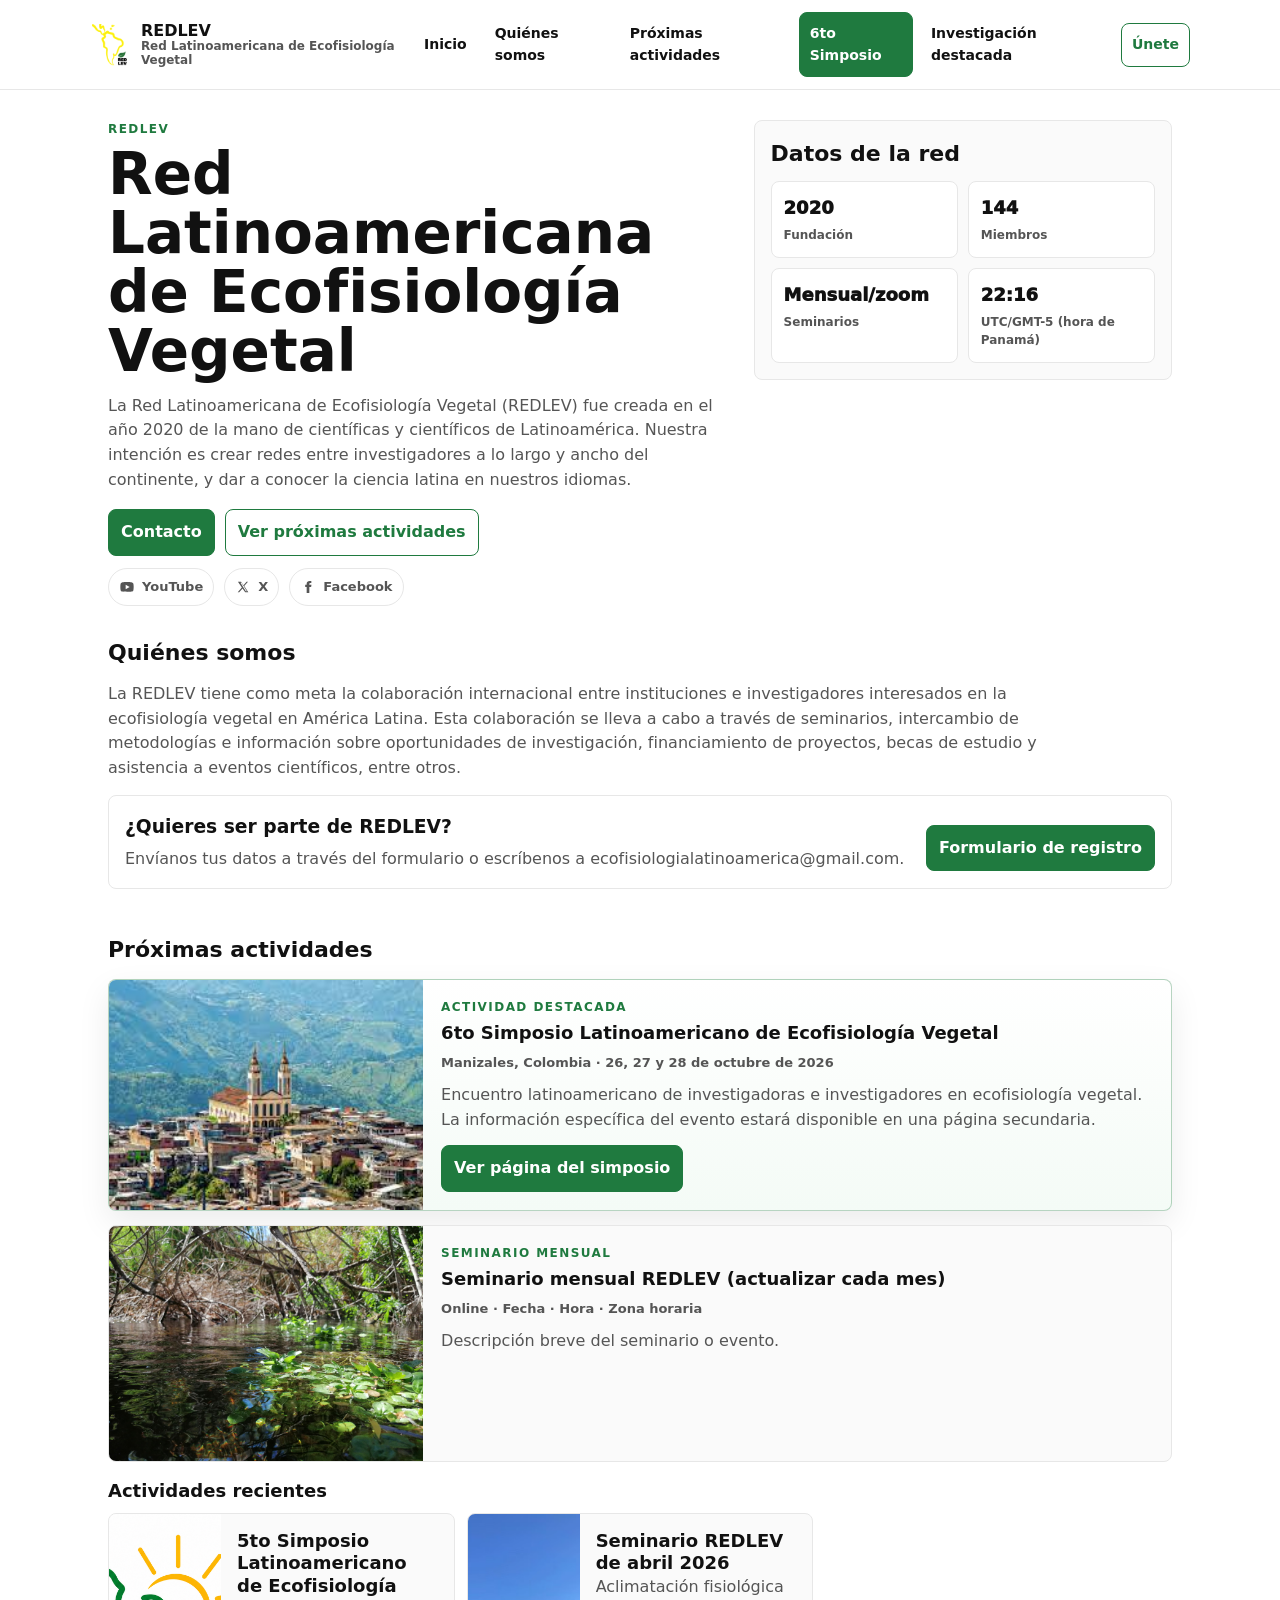
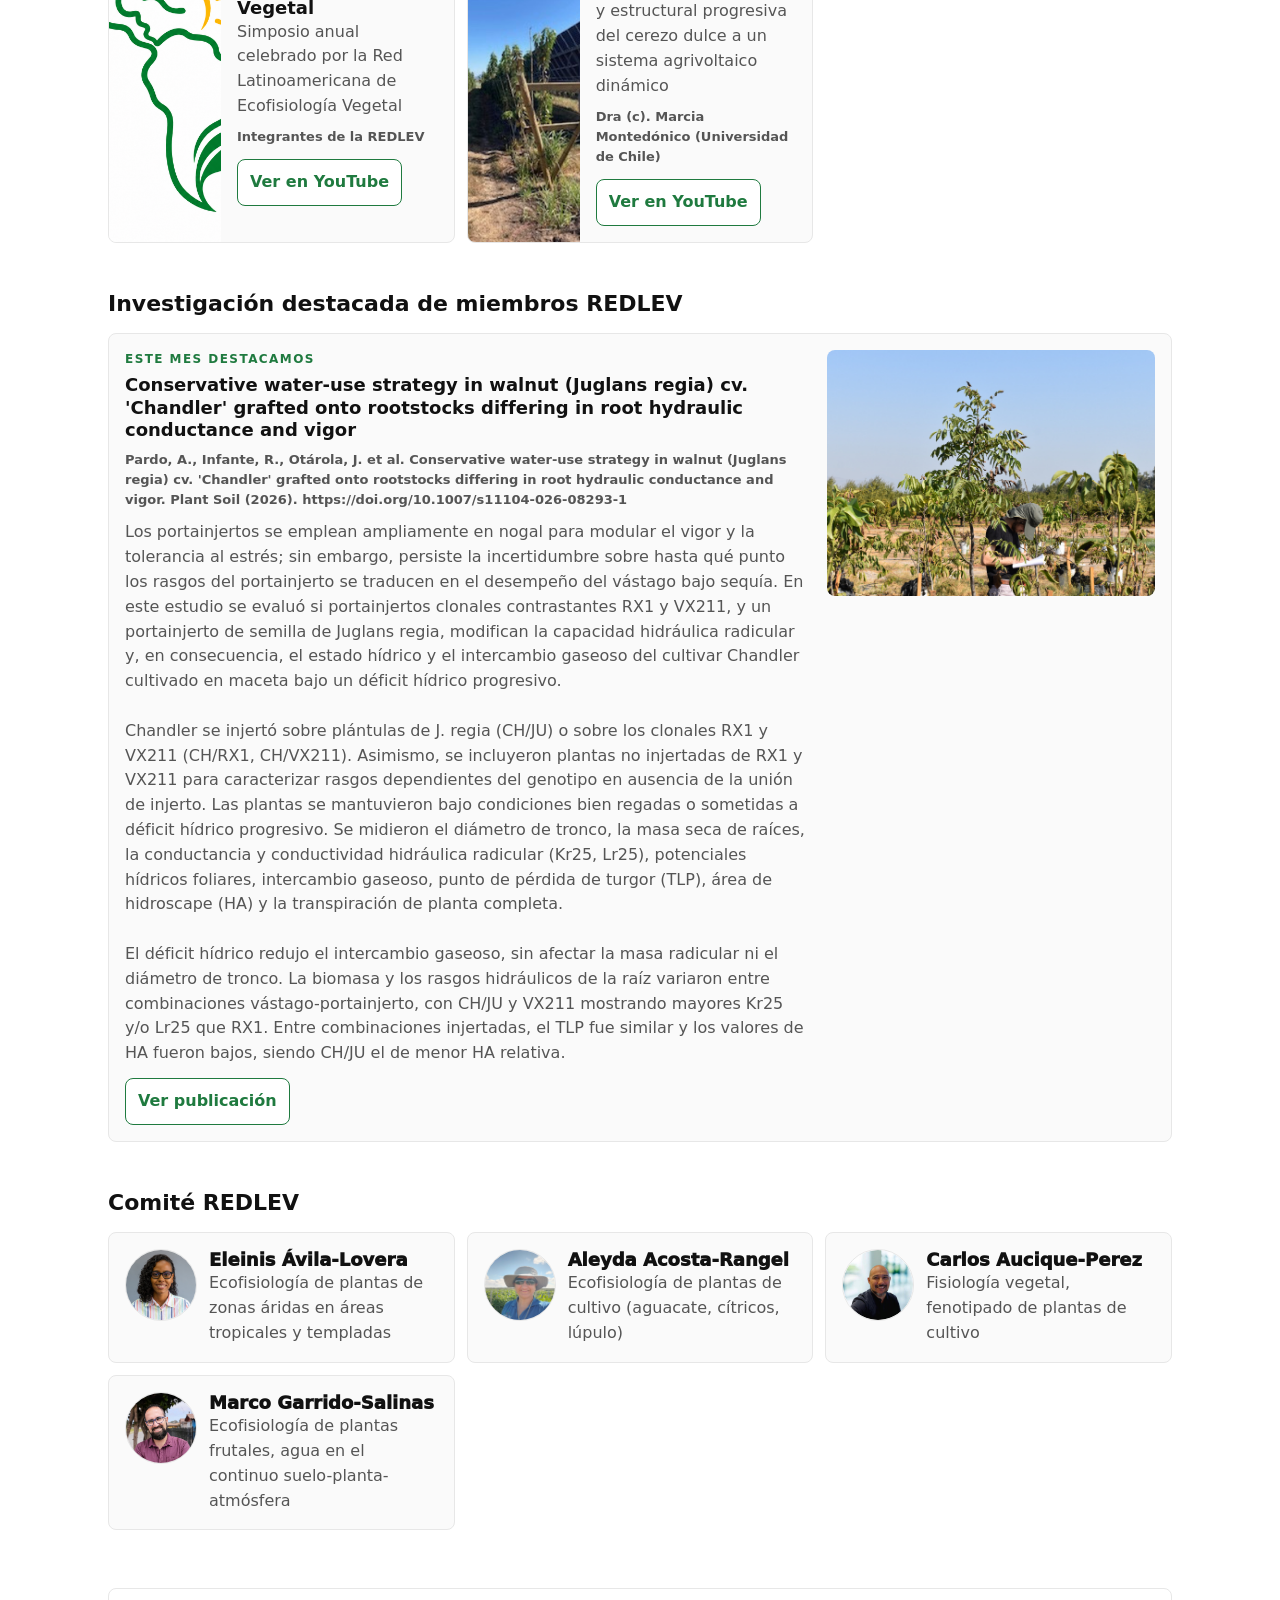
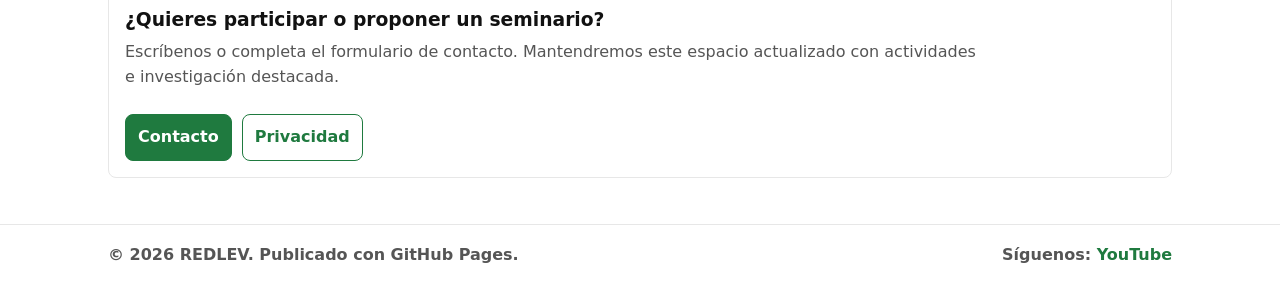
==== index.html @ 1aa80b59 "Update index.html" ====
<!doctype html>
<html lang="es">
<head>
  <meta charset="utf-8" />
  <meta name="viewport" content="width=device-width, initial-scale=1" />
  <meta name="description" content="Red Latinoamericana de Ecofisiología Vegetal (REDLEV)." />
  <title>REDLEV | Red Latinoamericana de Ecofisiología Vegetal</title>
  <link rel="stylesheet" href="assets/css/styles.css?v=20260515-7" />
  <link rel="icon" href="assets/img/site/logo-isotipo-solo.png" />
</head>

<body>
  <a class="skip-link" href="#inicio">Saltar al contenido</a>

  <header class="header" role="banner">
    <div class="container header-row">
      <a class="brand" href="#inicio" aria-label="Ir al inicio">
        <img class="brand-logo" src="assets/img/site/logo.png" alt="Logo REDLEV" />
        <span class="brand-text">
          <span class="brand-name" id="siteName">REDLEV</span>
          <span class="brand-tagline" id="siteTagline">Red Latinoamericana de Ecofisiología Vegetal</span>
        </span>
      </a>

      <button class="nav-toggle" type="button" aria-label="Abrir menú" aria-expanded="false" aria-controls="nav">
        <span class="nav-toggle-bar"></span>
        <span class="nav-toggle-bar"></span>
        <span class="nav-toggle-bar"></span>
      </button>

      <nav id="nav" class="nav" aria-label="Navegación principal">
        <a class="nav-link" href="#inicio">Inicio</a>
        <a class="nav-link" href="#quienes">Quiénes somos</a>
        <a class="nav-link" href="#actividades">Próximas actividades</a>
        <a class="nav-link nav-event" href="simposio-2026.html">6to Simposio</a>
        <a class="nav-link" href="#investigacion">Investigación destacada</a>
        <a class="nav-link nav-cta" id="joinLink" href="#" target="_blank" rel="noreferrer">Únete</a>
      </nav>
    </div>
  </header>

  <main class="container" role="main">
    <section id="inicio" class="hero" aria-label="Presentación">
      <div class="hero-copy">
        <p class="eyebrow">REDLEV</p>
        <h1 id="heroTitle">Red Latinoamericana de Ecofisiología Vegetal</h1>
        <p class="lead" id="heroObjective"></p>

        <div class="actions">
          <a class="button" id="contactLink" href="#" target="_blank" rel="noreferrer">Contacto</a>
          <a class="button button-secondary" href="#actividades">Ver próximas actividades</a>
        </div>

        <div class="social" aria-label="Redes sociales">
          <a class="social-link" id="youtubeLink" href="#" target="_blank" rel="noreferrer">YouTube</a>
          <a class="social-link" id="xLink" href="#" target="_blank" rel="noreferrer">X</a>
          <a class="social-link" id="facebookLink" href="#" target="_blank" rel="noreferrer">Facebook</a>
          <a class="social-link" id="instagramLink" href="#" target="_blank" rel="noreferrer">Instagram</a>
          <a class="social-link" id="linkedinLink" href="#" target="_blank" rel="noreferrer">LinkedIn</a>
        </div>
      </div>

      <aside class="card hero-card" aria-label="Estado de la red">
        <h2 class="h2">Datos de la red</h2>
        <div class="metrics">
          <div class="metric">
            <div class="metric-value" id="foundedYear">2020</div>
            <div class="metric-label">Fundación</div>
          </div>
          <div class="metric">
            <div class="metric-value" id="membersCount">--</div>
            <div class="metric-label">Miembros</div>
          </div>
          <div class="metric">
            <div class="metric-value" id="seminarsFrequency">Mensual</div>
            <div class="metric-label">Seminarios</div>
          </div>
          <div class="metric">
            <div class="metric-value" id="panamaClock">--:--</div>
            <div class="metric-label" id="timezoneMetricLabel">Hora Panamá (UTC-5)</div>
          </div>
        </div>
      </aside>
    </section>

    <section id="quienes" class="section" aria-label="Quiénes somos">
      <div class="section-head">
        <h2 class="h2">Quiénes somos</h2>
      </div>
      <p class="text" id="aboutText"></p>

      <div class="callout">
        <div>
          <h3 class="callout-title" id="joinCalloutTitle">¿Quieres ser parte de REDLEV?</h3>
          <p class="callout-text" id="joinCalloutText">Envíanos tus datos.</p>
        </div>
        <div class="actions">
          <a class="button" id="joinLink2" href="#" target="_blank" rel="noreferrer">Formulario de registro</a>
        </div>
      </div>
    </section>

    <section id="actividades" class="section" aria-label="Próximas actividades">
      <div class="section-head">
        <h2 class="h2">Próximas actividades</h2>
      </div>

      <div id="upcomingActivities" class="activities-list"></div>

      <div class="section-subhead">
        <h3 class="h3">Actividades recientes</h3>
      </div>
      <div id="recentActivities" class="grid"></div>
    </section>

    <section id="investigacion" class="section" aria-label="Investigación destacada">
      <div class="section-head">
        <h2 class="h2">Investigación destacada de miembros REDLEV</h2>
      </div>

      <article class="card research-card" aria-label="Investigación destacada">
        <div class="research-copy">
          <p class="eyebrow" id="researchEyebrow">Este mes destacamos</p>
          <h3 class="h3" id="researchTitle">--</h3>
          <p class="meta" id="researchCitation">--</p>
          <p class="text" id="researchAbstract">--</p>
          <div class="actions">
            <a class="button button-secondary" id="researchLink" href="#" target="_blank" rel="noreferrer">Ver publicación</a>
          </div>
        </div>
        <figure class="research-media">
          <img id="researchImage" src="assets/img/research/articulo-destacado-nogales.jpg" alt="Imagen de investigación destacada" />
        </figure>
      </article>
    </section>

    <section id="comite" class="section" aria-label="Comité">
      <div class="section-head">
        <h2 class="h2">Comité REDLEV</h2>
      </div>
      <div id="committeeGrid" class="grid"></div>
    </section>

    <section class="section" aria-label="Contacto">
      <div class="callout">
        <div>
          <h3 class="callout-title">¿Quieres participar o proponer un seminario?</h3>
          <p class="callout-text">Escríbenos o completa el formulario de contacto. Mantendremos este espacio actualizado con actividades e investigación destacada.</p>
        </div>
        <div class="actions">
          <a class="button" id="contactLink2" href="#" target="_blank" rel="noreferrer">Contacto</a>
          <a class="button button-secondary" id="privacyLink" href="#" target="_blank" rel="noreferrer">Privacidad</a>
        </div>
      </div>
    </section>
  </main>

  <footer class="footer" role="contentinfo">
    <div class="container footer-row">
      <p class="footer-text">© <span id="year"></span> <span id="footerName">REDLEV</span>. Publicado con GitHub Pages.</p>
      <p class="footer-text">Síguenos: <a class="link" id="youtubeLink2" href="#" target="_blank" rel="noreferrer">YouTube</a></p>
    </div>
  </footer>

  <noscript>
    <div class="noscript">
      Esta web carga su contenido desde <strong>data/content.json</strong>. Activa JavaScript o edita el HTML directamente.
    </div>
  </noscript>

  <script src="assets/js/main.js?v=20260515-5" defer></script>
</body>
</html>
---- assets/css/styles.css ----
:root {
  --bg: #ffffff;
  --text: #111111;
  --muted: #555555;
  --border: #e7e7e7;
  --card: #fafafa;
  --accent: #1f7a3f;
  --accent-soft: rgba(31, 122, 63, 0.10);
  --max: 1100px;
  --radius: 8px;
  --shadow: 0 12px 32px rgba(0, 0, 0, 0.08);
}

* {
  box-sizing: border-box;
}

html {
  scroll-behavior: smooth;
}

body {
  margin: 0;
  background: var(--bg);
  color: var(--text);
  font-family: ui-sans-serif, system-ui, -apple-system, Segoe UI, Roboto, Helvetica, Arial, sans-serif;
  line-height: 1.55;
}

img {
  max-width: 100%;
}

.container {
  max-width: var(--max);
  margin: 0 auto;
  padding: 0 18px;
}

.skip-link {
  position: absolute;
  left: -999px;
  top: 10px;
  z-index: 1000;
  background: var(--text);
  color: var(--bg);
  padding: 10px 12px;
  border-radius: var(--radius);
}

.skip-link:focus {
  left: 12px;
}

.header {
  position: sticky;
  top: 0;
  z-index: 50;
  background: rgba(255, 255, 255, 0.94);
  border-bottom: 1px solid var(--border);
  backdrop-filter: blur(8px);
}

.header-row {
  display: flex;
  align-items: center;
  justify-content: space-between;
  gap: 14px;
  padding: 12px 0;
}

.brand {
  display: flex;
  align-items: center;
  gap: 12px;
  color: inherit;
  text-decoration: none;
}

.brand-logo {
  width: 42px;
  height: 42px;
  object-fit: contain;
}

.brand-text {
  display: grid;
  line-height: 1.12;
}

.brand-name {
  font-weight: 900;
}

.brand-tagline {
  max-width: 280px;
  color: var(--muted);
  font-size: 12px;
  font-weight: 650;
}

.nav {
  display: flex;
  align-items: center;
  gap: 8px;
}

.nav-link {
  border-radius: var(--radius);
  color: var(--text);
  font-size: 14px;
  font-weight: 800;
  padding: 10px;
  text-decoration: none;
}

.nav-link:hover {
  background: #f3f3f3;
}

.nav-event {
  border: 1px solid var(--accent);
  background: var(--accent);
  color: #fff;
}

.nav-event:hover {
  background: var(--accent);
  color: #fff;
  filter: brightness(0.96);
}

.nav-cta {
  border: 1px solid var(--accent);
  color: var(--accent);
}

.nav-toggle {
  display: none;
  border: 1px solid var(--border);
  border-radius: var(--radius);
  background: #fff;
  padding: 10px;
}

.nav-toggle-bar {
  display: block;
  width: 18px;
  height: 2px;
  margin: 4px 0;
  background: var(--text);
}

.hero {
  display: grid;
  grid-template-columns: minmax(0, 1.2fr) minmax(280px, 0.8fr);
  gap: 18px;
  padding: 30px 0 8px;
}

.hero h1,
.event-hero h1 {
  margin: 0 0 12px;
  font-size: clamp(34px, 7vw, 58px);
  line-height: 1.02;
}

.section {
  padding: 22px 0;
}

.section-head {
  display: flex;
  align-items: baseline;
  justify-content: space-between;
  gap: 12px;
  margin-bottom: 12px;
}

.section-subhead {
  margin: 18px 0 10px;
}

.h2 {
  margin: 0;
  font-size: 22px;
}

.h3 {
  margin: 0;
  font-size: 18px;
  line-height: 1.25;
}

.lead {
  max-width: 82ch;
  margin: 0 0 16px;
  color: var(--muted);
}

.text {
  max-width: 95ch;
  margin: 0;
  color: var(--muted);
}

.meta {
  margin: 8px 0 10px;
  color: var(--muted);
  font-size: 13px;
  font-weight: 750;
}

.eyebrow {
  margin: 0 0 6px;
  color: var(--accent);
  font-size: 12px;
  font-weight: 900;
  letter-spacing: 0.12em;
  text-transform: uppercase;
}

.hint {
  display: none;
}

code {
  border-radius: 6px;
  background: #f1f1f1;
  padding: 2px 6px;
}

.card {
  border: 1px solid var(--border);
  border-radius: var(--radius);
  background: var(--card);
  padding: 16px;
}

.actions {
  display: flex;
  flex-wrap: wrap;
  gap: 10px;
  margin-top: 12px;
}

.button {
  display: inline-flex;
  align-items: center;
  justify-content: center;
  min-height: 42px;
  border: 1px solid var(--accent);
  border-radius: var(--radius);
  background: var(--accent);
  color: #fff;
  font-weight: 900;
  padding: 10px 12px;
  text-decoration: none;
}

.button:hover {
  filter: brightness(0.96);
}

.button-secondary {
  background: #fff;
  color: var(--accent);
}

[hidden] {
  display: none !important;
}

.social {
  display: flex;
  flex-wrap: wrap;
  gap: 10px;
  margin-top: 12px;
}

.social-link {
  display: inline-flex;
  align-items: center;
  gap: 7px;
  border: 1px solid var(--border);
  border-radius: 999px;
  color: var(--muted);
  font-size: 13px;
  font-weight: 800;
  padding: 8px 10px;
  text-decoration: none;
}

.social-link:hover {
  background: #f3f3f3;
  color: var(--text);
}

.social-icon {
  display: inline-flex;
  width: 16px;
  height: 16px;
  color: currentColor;
}

.social-icon svg {
  display: block;
  width: 100%;
  height: 100%;
  fill: currentColor;
}

.hero-card {
  align-self: start;
}

.metrics {
  display: grid;
  grid-template-columns: 1fr 1fr;
  gap: 10px;
  margin-top: 10px;
}

.metric {
  border: 1px solid var(--border);
  border-radius: var(--radius);
  background: #fff;
  padding: 12px;
}

.metric-value {
  font-size: 18px;
  font-weight: 950;
}

.metric-label {
  margin-top: 4px;
  color: var(--muted);
  font-size: 12px;
  font-weight: 750;
}

.callout {
  display: flex;
  align-items: center;
  justify-content: space-between;
  flex-wrap: wrap;
  gap: 12px;
  margin-top: 14px;
  border: 1px solid var(--border);
  border-radius: var(--radius);
  background: #fff;
  padding: 16px;
}

.callout-title {
  margin: 0 0 6px;
}

.callout-text {
  max-width: 85ch;
  margin: 0;
  color: var(--muted);
}

.activities-list {
  display: grid;
  gap: 14px;
}

.activity-card-with-media {
  display: grid;
  grid-template-columns: minmax(220px, 0.42fr) minmax(0, 1fr);
  gap: 0;
  overflow: hidden;
  padding: 0;
}

.activity-card-text {
  padding: 0;
}

.activity-card-featured {
  border-color: rgba(31, 122, 63, 0.32);
  background: linear-gradient(180deg, #ffffff 0%, #f4fbf6 100%);
  box-shadow: var(--shadow);
}

.activity-media {
  min-height: 170px;
  max-height: 260px;
  margin: 0;
  background: #fff;
  overflow: hidden;
}

.activity-media img {
  display: block;
  width: 100%;
  height: 100%;
  object-fit: cover;
}

.activity-body {
  padding: 18px;
}

.grid {
  display: grid;
  grid-template-columns: repeat(3, 1fr);
  gap: 12px;
}

.recent-card {
  display: grid;
  gap: 0;
  overflow: hidden;
  padding: 0;
}

.recent-card-with-media {
  grid-template-columns: 112px minmax(0, 1fr);
}

.recent-media {
  min-height: 100%;
  margin: 0;
  background: #fff;
  overflow: hidden;
}

.recent-media img {
  display: block;
  width: 100%;
  height: 100%;
  object-fit: cover;
}

.recent-card-body {
  min-width: 0;
  padding: 16px;
}

.research-card {
  display: grid;
  grid-template-columns: minmax(0, 1fr) minmax(280px, 0.48fr);
  gap: 18px;
}

.research-copy {
  min-width: 0;
}

#researchAbstract {
  white-space: pre-line;
}

.research-media {
  align-self: start;
  justify-self: end;
  margin: 0;
  width: 100%;
  max-width: 360px;
  overflow: hidden;
}

.research-media img {
  display: block;
  width: 100%;
  aspect-ratio: 4 / 3;
  border-radius: var(--radius);
  object-fit: cover;
}

.committee-name {
  color: var(--text);
  font-weight: 950;
  text-decoration: none;
}

.committee-name:hover {
  color: var(--accent);
  text-decoration: underline;
}

.committee-card {
  display: grid;
  grid-template-columns: 1fr;
  gap: 12px;
}

.committee-card-with-photo {
  grid-template-columns: 72px minmax(0, 1fr);
}

.committee-photo {
  width: 72px;
  aspect-ratio: 1;
  border: 1px solid var(--border);
  border-radius: 50%;
  background: #fff;
  object-fit: cover;
}

.committee-body {
  min-width: 0;
}

.footer {
  margin-top: 24px;
  border-top: 1px solid var(--border);
  padding: 18px 0 26px;
}

.footer-row {
  display: flex;
  justify-content: space-between;
  flex-wrap: wrap;
  gap: 12px;
}

.footer-text {
  margin: 0;
  color: var(--muted);
  font-weight: 650;
}

.link {
  color: var(--accent);
  font-weight: 900;
  text-decoration: none;
}

.link:hover {
  text-decoration: underline;
}

.noscript {
  border-top: 1px solid var(--border);
  padding: 12px 18px;
  color: var(--muted);
  font-weight: 700;
}

.event-hero {
  display: grid;
  grid-template-columns: minmax(0, 0.9fr) minmax(280px, 1.1fr);
  gap: 18px;
  align-items: center;
  padding: 30px 0 8px;
}

.event-hero img {
  width: 100%;
  aspect-ratio: 16 / 10;
  border-radius: var(--radius);
  object-fit: cover;
}

.event-placeholder {
  display: grid;
  gap: 10px;
}

@media (max-width: 980px) {
  .hero,
  .event-hero,
  .research-card,
  .activity-card-with-media {
    grid-template-columns: 1fr;
  }

  .research-media {
    justify-self: stretch;
    max-width: 100%;
  }

  .grid {
    grid-template-columns: 1fr;
  }
}

@media (max-width: 780px) {
  .brand-tagline {
    max-width: 190px;
  }

  .nav-toggle {
    display: inline-flex;
  }

  .nav {
    position: absolute;
    right: 18px;
    top: 66px;
    display: none;
    min-width: 250px;
    align-items: stretch;
    flex-direction: column;
    border: 1px solid var(--border);
    border-radius: var(--radius);
    background: #fff;
    padding: 10px;
  }

  .nav-static {
    position: static;
    display: flex;
    min-width: auto;
    border: 0;
    padding: 0;
  }

  body.nav-open .nav {
    display: flex;
  }

  .section-head {
    display: grid;
  }
}
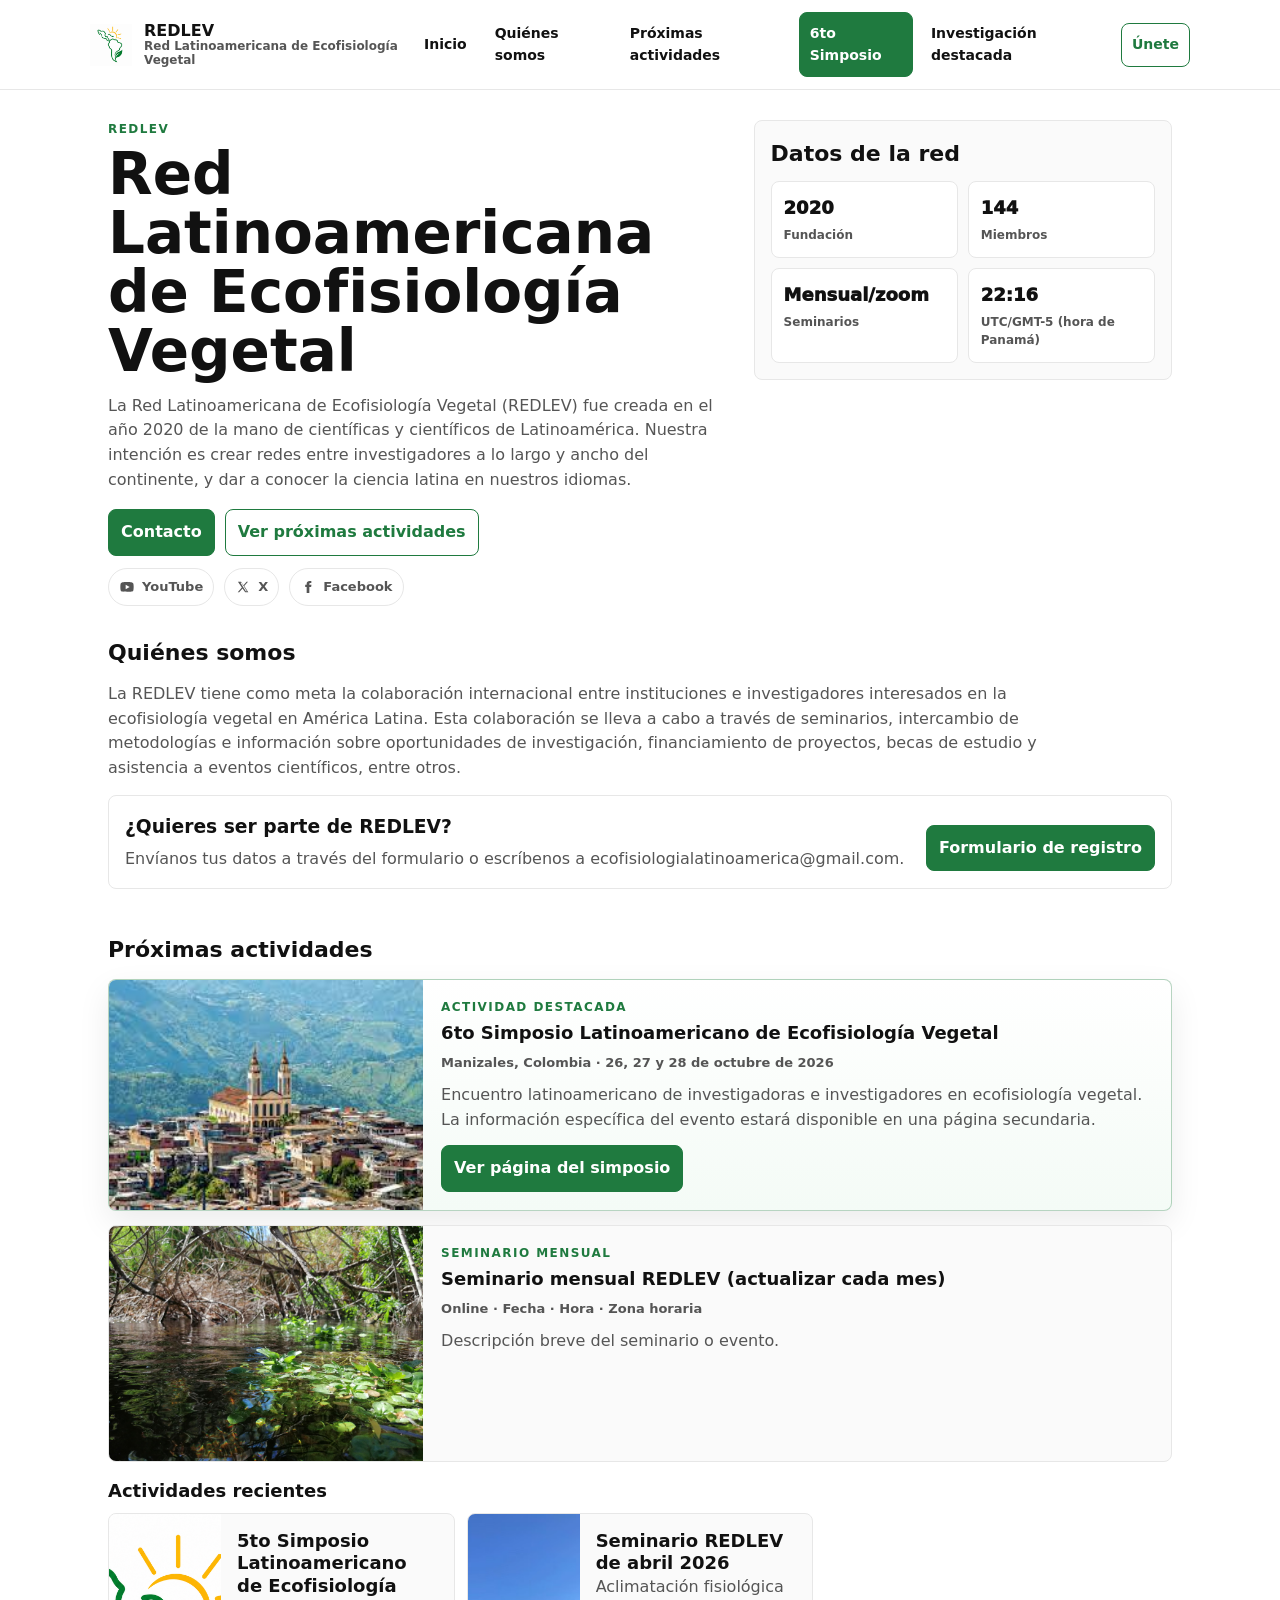
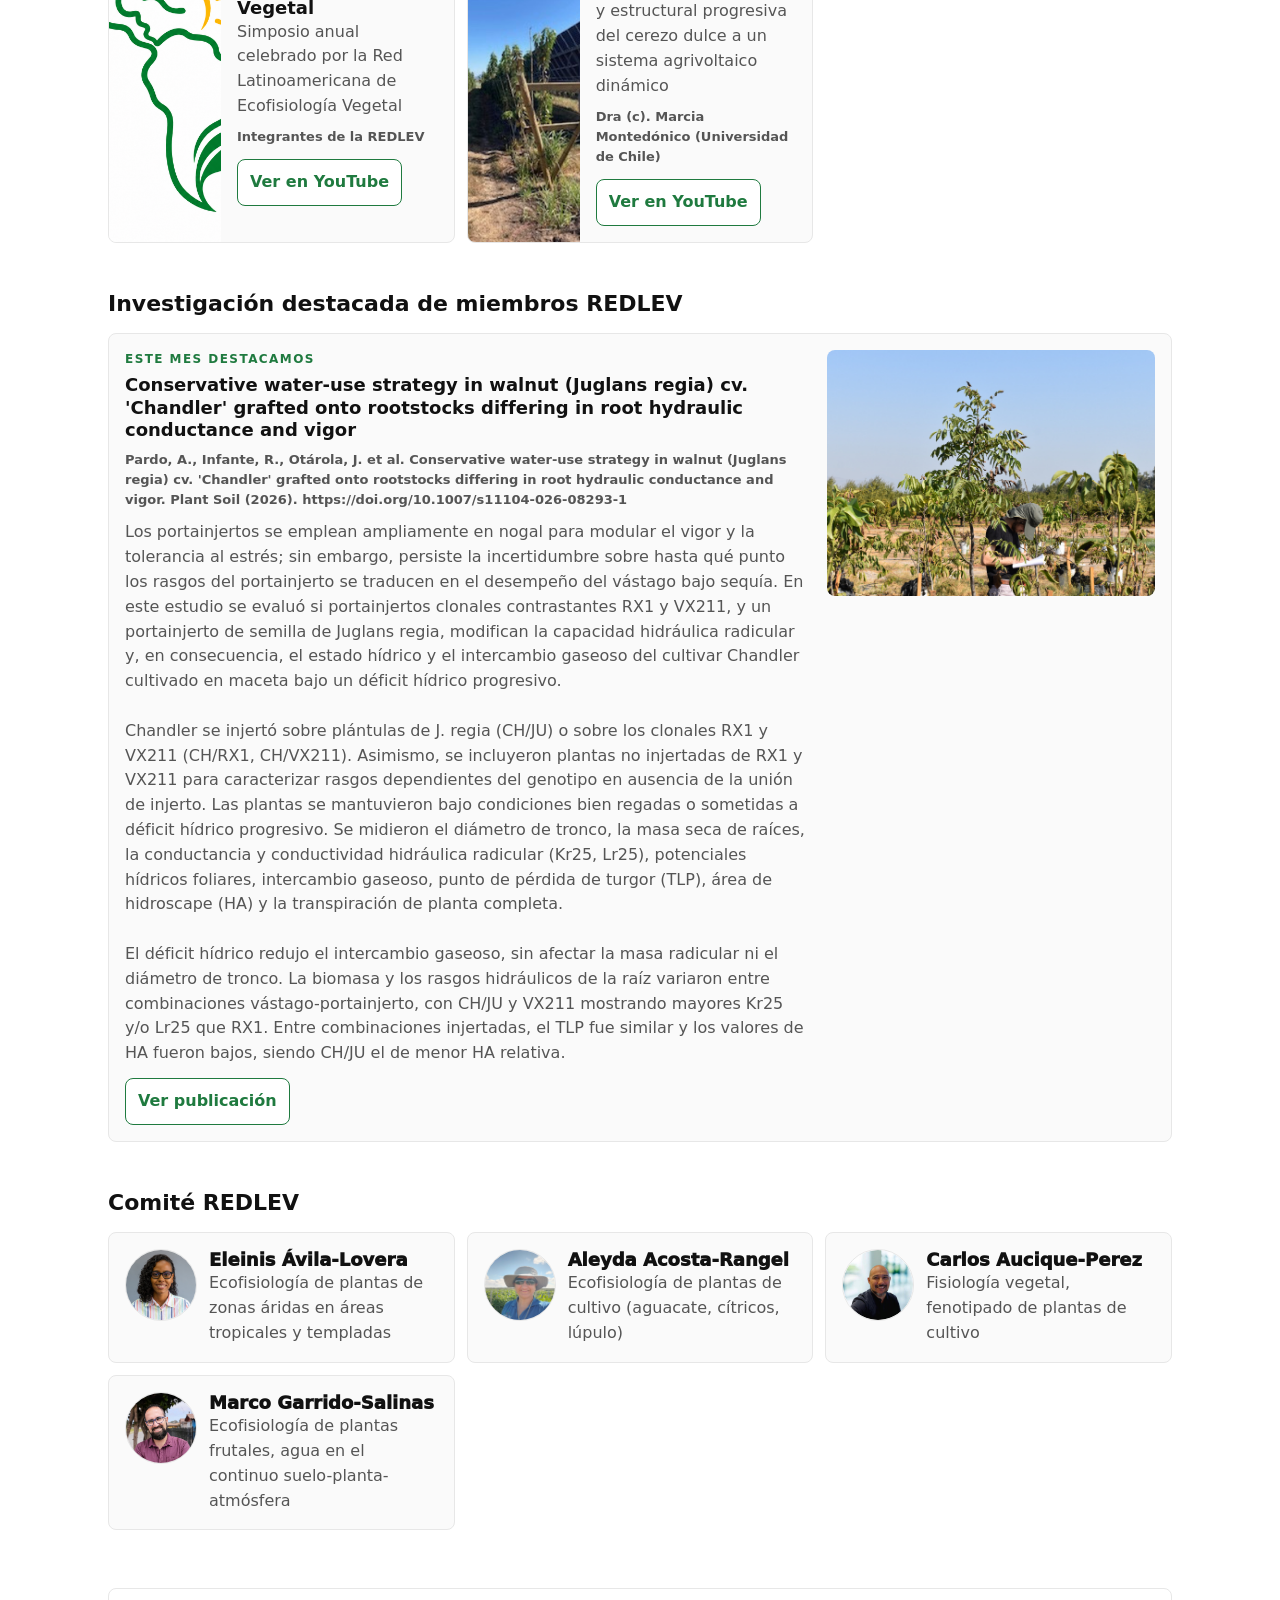
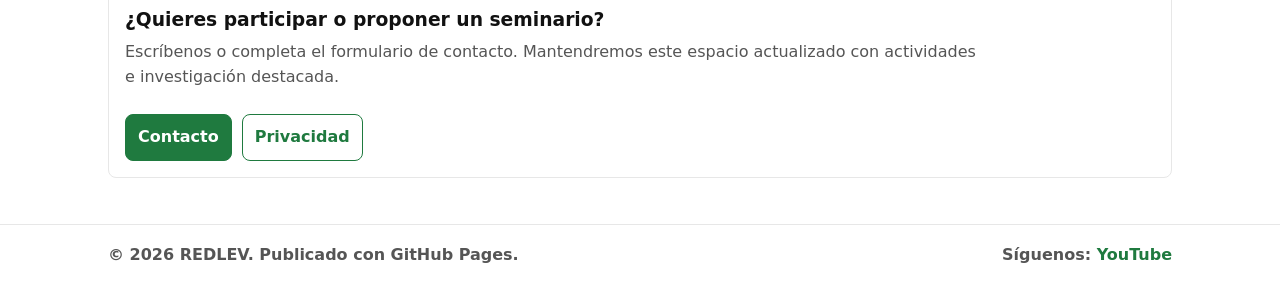
==== commit 8dca508c: "Update index.html" ====
--- a/index.html
+++ b/index.html
@@ -15,7 +15,7 @@
   <header class="header" role="banner">
     <div class="container header-row">
       <a class="brand" href="#inicio" aria-label="Ir al inicio">
-        <img class="brand-logo" src="assets/img/site/logo.png" alt="Logo REDLEV" />
+        <img class="brand-logo" src="assets/img/site/logo-isotipo-solo.png" alt="Logo REDLEV" />
         <span class="brand-text">
           <span class="brand-name" id="siteName">REDLEV</span>
           <span class="brand-tagline" id="siteTagline">Red Latinoamericana de Ecofisiología Vegetal</span>
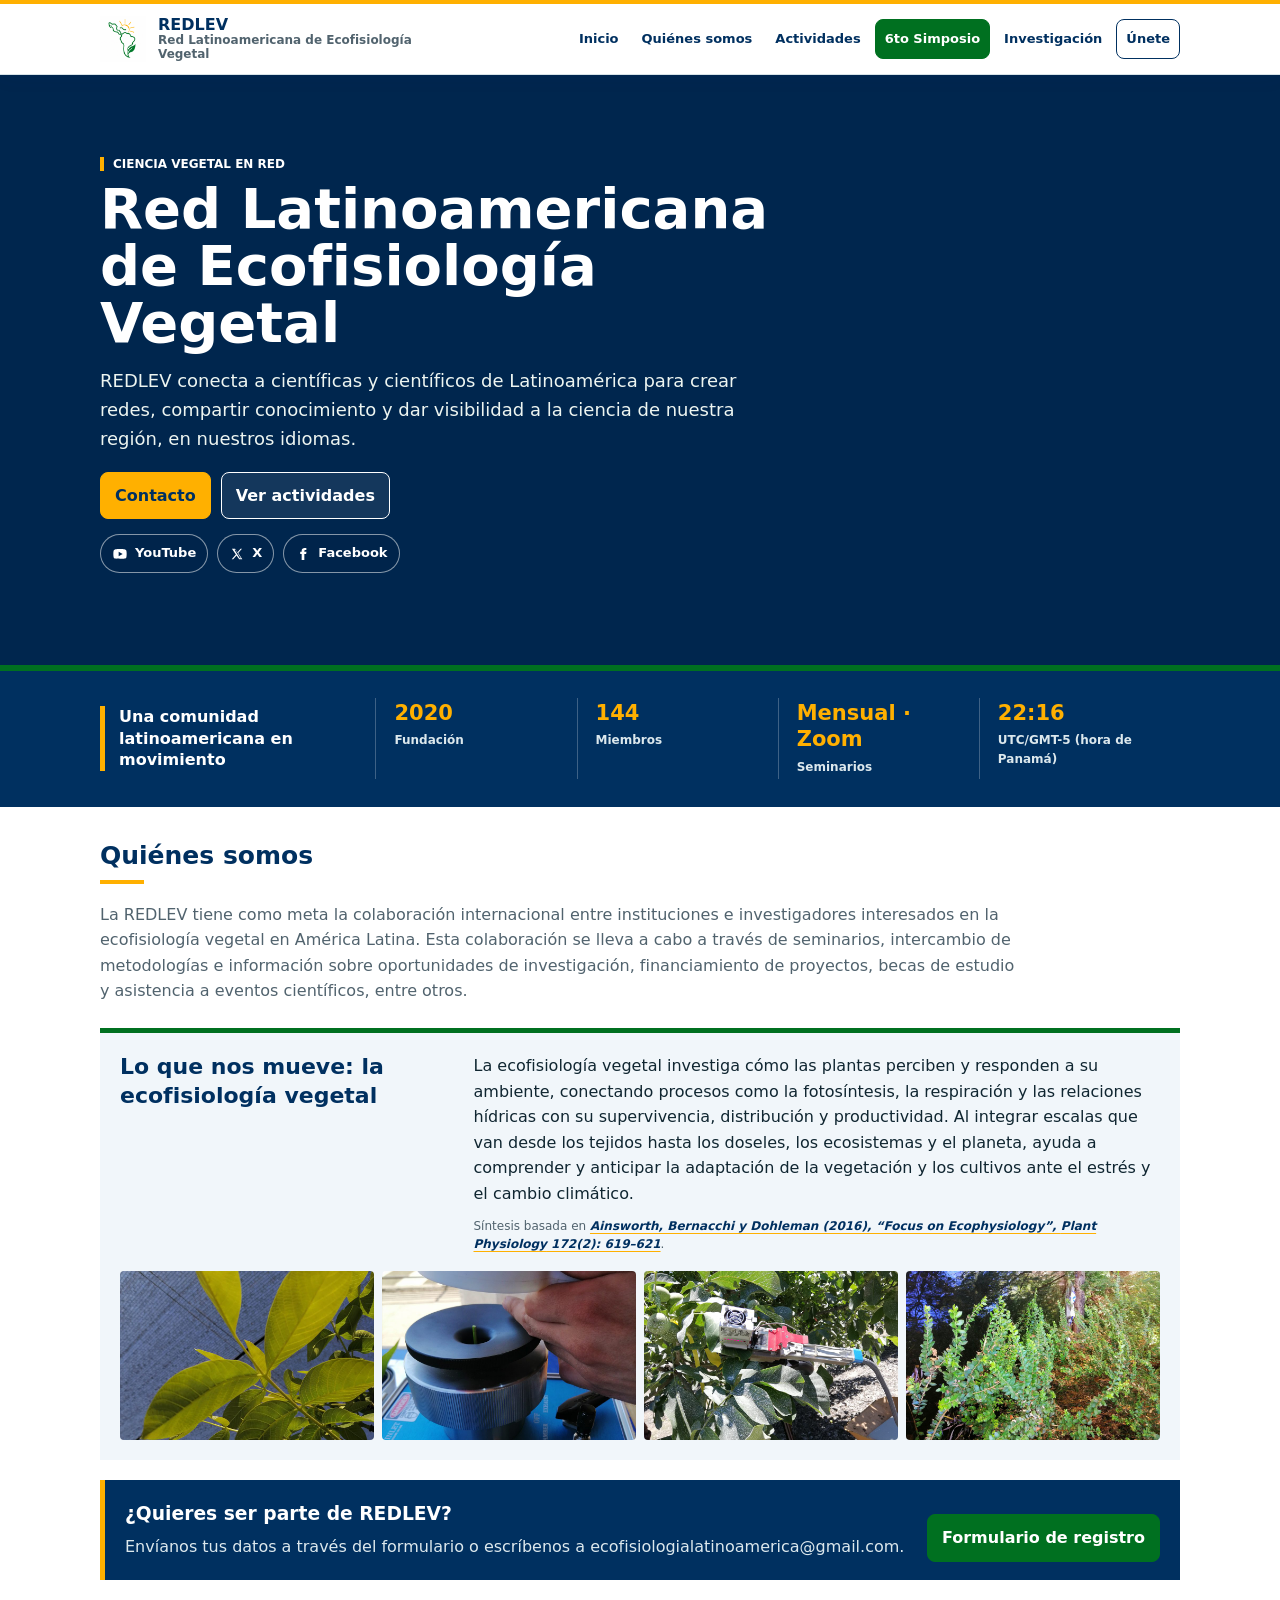
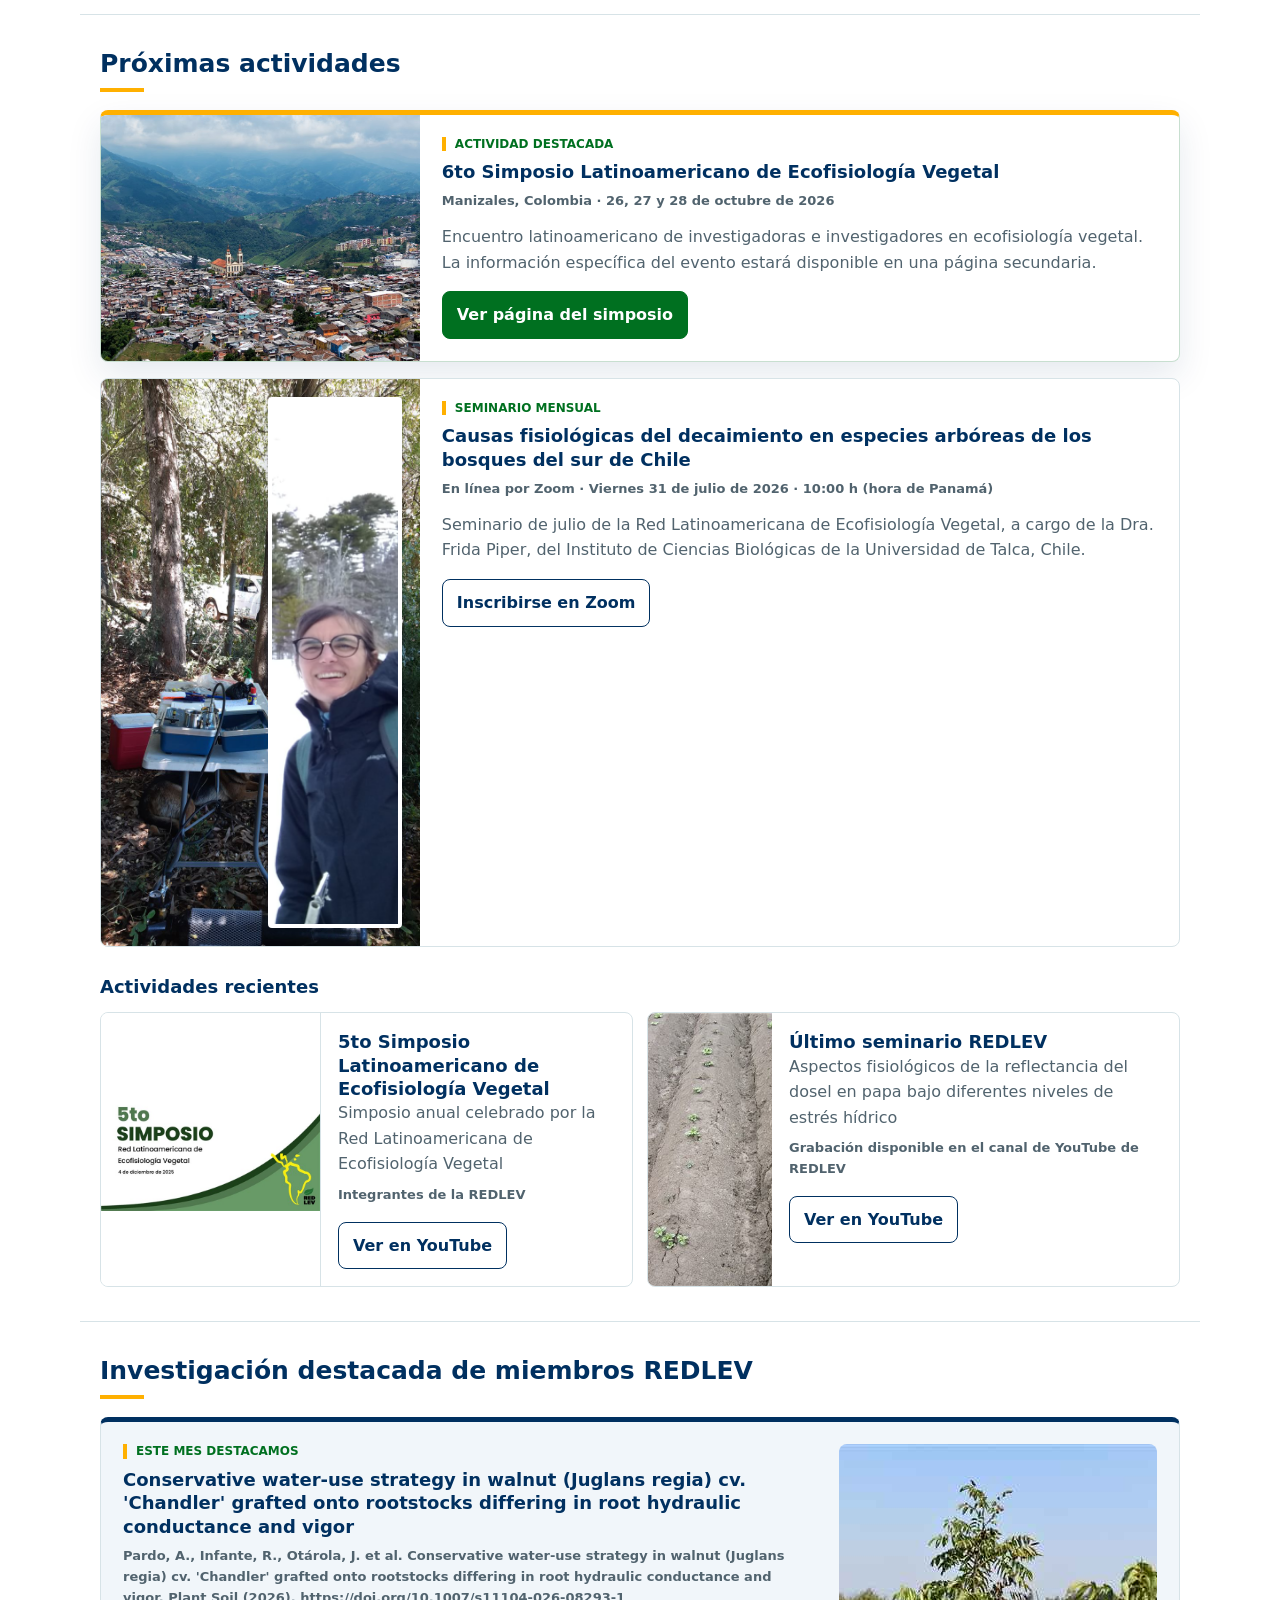
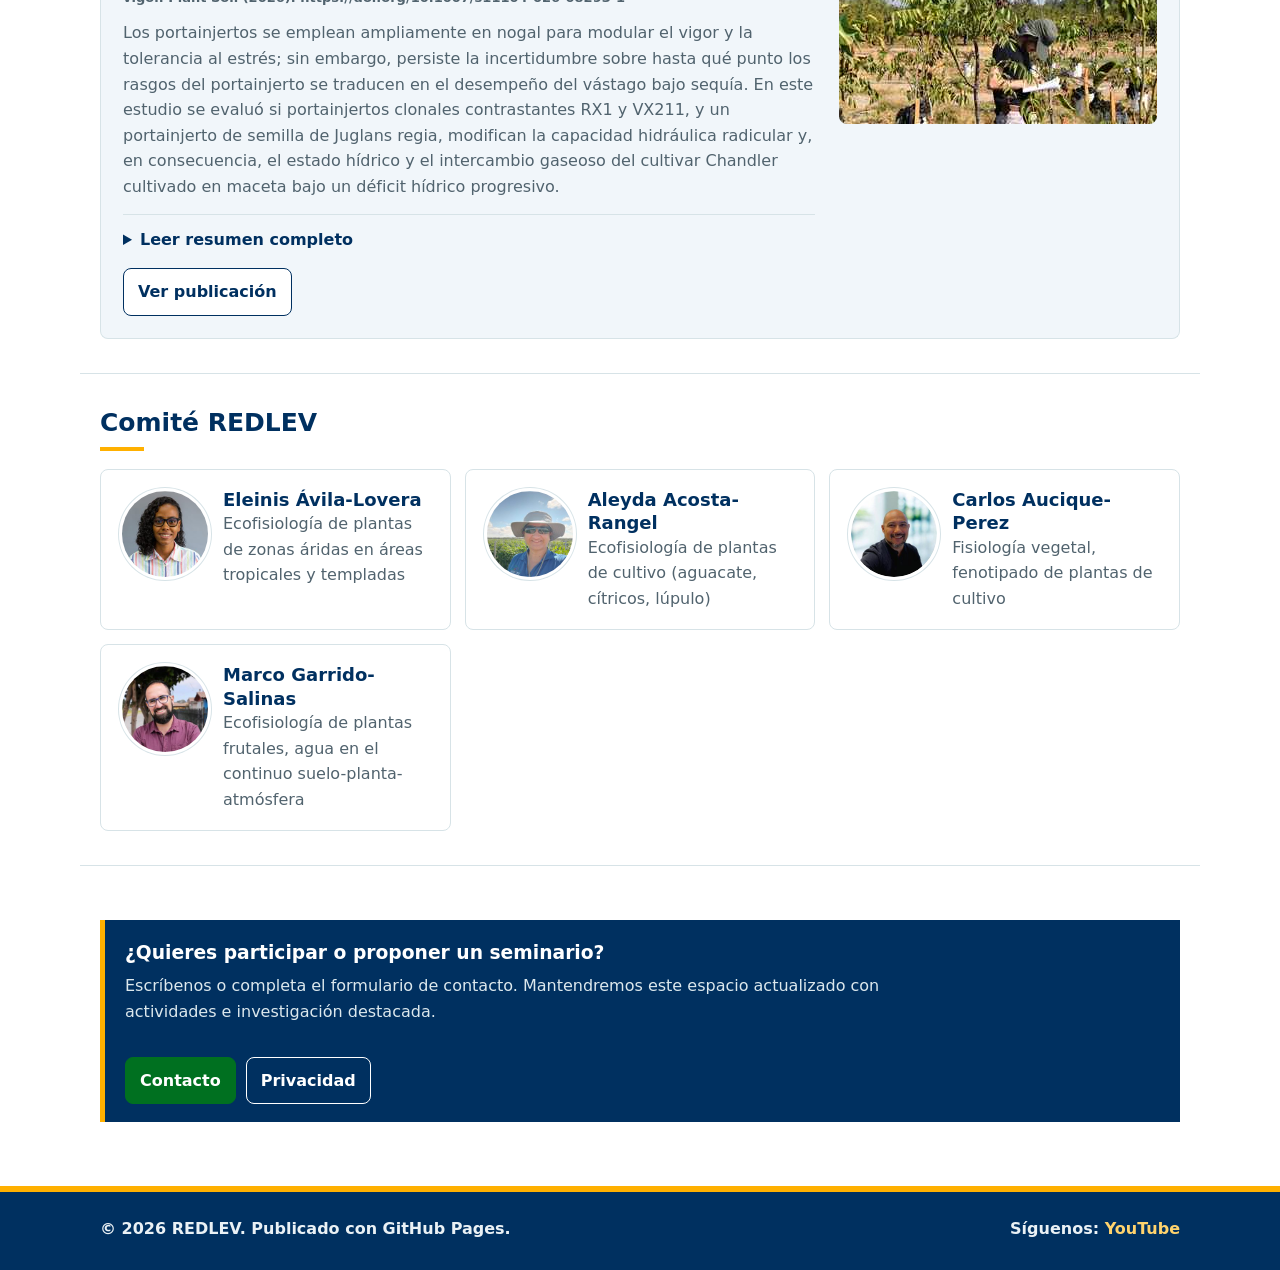
==== commit 19aa1c4e: "Redesign site and add July seminar" ====
--- a/index.html
+++ b/index.html
@@ -3,10 +3,43 @@
 <head>
   <meta charset="utf-8" />
   <meta name="viewport" content="width=device-width, initial-scale=1" />
-  <meta name="description" content="Red Latinoamericana de Ecofisiología Vegetal (REDLEV)." />
+  <meta name="description" content="REDLEV conecta a la comunidad latinoamericana de ecofisiología vegetal mediante seminarios, investigación y colaboración científica." />
+  <meta name="theme-color" content="#003060" />
+  <link rel="canonical" href="https://redlev.github.io/" />
+  <meta property="og:type" content="website" />
+  <meta property="og:locale" content="es_LA" />
+  <meta property="og:site_name" content="REDLEV" />
+  <meta property="og:title" content="REDLEV | Red Latinoamericana de Ecofisiología Vegetal" />
+  <meta property="og:description" content="Ciencia, colaboración y comunidad para la ecofisiología vegetal latinoamericana." />
+  <meta property="og:url" content="https://redlev.github.io/" />
+  <meta property="og:image" content="https://redlev.github.io/assets/img/site/og-redlev.jpg" />
+  <meta property="og:image:width" content="1200" />
+  <meta property="og:image:height" content="630" />
+  <meta property="og:image:alt" content="REDLEV, Red Latinoamericana de Ecofisiología Vegetal" />
+  <meta name="twitter:card" content="summary_large_image" />
+  <meta name="twitter:title" content="REDLEV | Ecofisiología Vegetal" />
+  <meta name="twitter:description" content="Ciencia, colaboración y comunidad para la ecofisiología vegetal latinoamericana." />
+  <meta name="twitter:image" content="https://redlev.github.io/assets/img/site/og-redlev.jpg" />
   <title>REDLEV | Red Latinoamericana de Ecofisiología Vegetal</title>
-  <link rel="stylesheet" href="assets/css/styles.css?v=20260515-7" />
-  <link rel="icon" href="assets/img/site/logo-isotipo-solo.png" />
+  <link rel="stylesheet" href="assets/css/styles.css?v=20260721-9" />
+  <link rel="icon" href="assets/img/site/logo-isotipo-web.png" />
+  <script type="application/ld+json">
+    {
+      "@context": "https://schema.org",
+      "@type": "Organization",
+      "name": "Red Latinoamericana de Ecofisiología Vegetal",
+      "alternateName": "REDLEV",
+      "url": "https://redlev.github.io/",
+      "logo": "https://redlev.github.io/assets/img/site/logo-isotipo-web.png",
+      "email": "ecofisiologialatinoamerica@gmail.com",
+      "foundingDate": "2020",
+      "sameAs": [
+        "https://www.youtube.com/@redlatinoamericanadeecofis2139",
+        "https://x.com/ecofisiologia",
+        "https://www.facebook.com/groups/547466132928748/"
+      ]
+    }
+  </script>
 </head>
 
 <body>
@@ -15,7 +48,7 @@
   <header class="header" role="banner">
     <div class="container header-row">
       <a class="brand" href="#inicio" aria-label="Ir al inicio">
-        <img class="brand-logo" src="assets/img/site/logo-isotipo-solo.png" alt="Logo REDLEV" />
+        <img class="brand-logo" src="assets/img/site/logo-isotipo-web.png" alt="Logo REDLEV" width="160" height="160" />
         <span class="brand-text">
           <span class="brand-name" id="siteName">REDLEV</span>
           <span class="brand-tagline" id="siteTagline">Red Latinoamericana de Ecofisiología Vegetal</span>
@@ -31,38 +64,47 @@
       <nav id="nav" class="nav" aria-label="Navegación principal">
         <a class="nav-link" href="#inicio">Inicio</a>
         <a class="nav-link" href="#quienes">Quiénes somos</a>
-        <a class="nav-link" href="#actividades">Próximas actividades</a>
+        <a class="nav-link" href="#actividades">Actividades</a>
         <a class="nav-link nav-event" href="simposio-2026.html">6to Simposio</a>
-        <a class="nav-link" href="#investigacion">Investigación destacada</a>
+        <a class="nav-link" href="#investigacion">Investigación</a>
         <a class="nav-link nav-cta" id="joinLink" href="#" target="_blank" rel="noreferrer">Únete</a>
       </nav>
     </div>
   </header>
 
-  <main class="container" role="main">
+  <main role="main">
     <section id="inicio" class="hero" aria-label="Presentación">
-      <div class="hero-copy">
-        <p class="eyebrow">REDLEV</p>
-        <h1 id="heroTitle">Red Latinoamericana de Ecofisiología Vegetal</h1>
-        <p class="lead" id="heroObjective"></p>
-
-        <div class="actions">
-          <a class="button" id="contactLink" href="#" target="_blank" rel="noreferrer">Contacto</a>
-          <a class="button button-secondary" href="#actividades">Ver próximas actividades</a>
-        </div>
-
-        <div class="social" aria-label="Redes sociales">
-          <a class="social-link" id="youtubeLink" href="#" target="_blank" rel="noreferrer">YouTube</a>
-          <a class="social-link" id="xLink" href="#" target="_blank" rel="noreferrer">X</a>
-          <a class="social-link" id="facebookLink" href="#" target="_blank" rel="noreferrer">Facebook</a>
-          <a class="social-link" id="instagramLink" href="#" target="_blank" rel="noreferrer">Instagram</a>
-          <a class="social-link" id="linkedinLink" href="#" target="_blank" rel="noreferrer">LinkedIn</a>
-        </div>
-      </div>
-
-      <aside class="card hero-card" aria-label="Estado de la red">
-        <h2 class="h2">Datos de la red</h2>
-        <div class="metrics">
+      <picture class="hero-picture">
+        <source media="(max-width: 980px)" srcset="assets/img/site/redlev-hero-wetland-mobile.jpg" width="720" height="960" />
+        <img class="hero-background" src="assets/img/site/redlev-hero-wetland.jpg" alt="Vegetación creciendo junto a un curso de agua" width="1440" height="810" fetchpriority="high" decoding="async" />
+      </picture>
+      <div class="container hero-inner">
+        <div class="hero-copy">
+          <p class="eyebrow">Ciencia vegetal en red</p>
+          <h1 id="heroTitle">Red Latinoamericana de Ecofisiología Vegetal</h1>
+          <p class="lead" id="heroObjective">REDLEV conecta a científicas y científicos de Latinoamérica para crear redes, compartir conocimiento y dar visibilidad a la ciencia de nuestra región.</p>
+
+          <div class="actions">
+            <a class="button" id="contactLink" href="#" target="_blank" rel="noreferrer">Contacto</a>
+            <a class="button button-secondary" href="#actividades">Ver actividades</a>
+          </div>
+
+          <div class="social" aria-label="Redes sociales">
+            <a class="social-link" id="youtubeLink" href="#" target="_blank" rel="noreferrer">YouTube</a>
+            <a class="social-link" id="xLink" href="#" target="_blank" rel="noreferrer">X</a>
+            <a class="social-link" id="facebookLink" href="#" target="_blank" rel="noreferrer">Facebook</a>
+            <a class="social-link" id="instagramLink" href="#" target="_blank" rel="noreferrer">Instagram</a>
+            <a class="social-link" id="linkedinLink" href="#" target="_blank" rel="noreferrer">LinkedIn</a>
+          </div>
+        </div>
+      </div>
+    </section>
+
+    <section class="network-band" aria-label="Datos de la red">
+      <div class="container network-band-inner">
+        <h2 class="sr-only">Datos de la red</h2>
+        <p class="network-label">Una comunidad latinoamericana en movimiento</p>
+        <div class="metrics" aria-label="Indicadores de REDLEV">
           <div class="metric">
             <div class="metric-value" id="foundedYear">2020</div>
             <div class="metric-label">Fundación</div>
@@ -80,14 +122,41 @@
             <div class="metric-label" id="timezoneMetricLabel">Hora Panamá (UTC-5)</div>
           </div>
         </div>
-      </aside>
-    </section>
-
-    <section id="quienes" class="section" aria-label="Quiénes somos">
+      </div>
+    </section>
+
+    <p class="container content-status" id="contentStatus" role="status" hidden></p>
+
+    <section id="quienes" class="container section" aria-label="Quiénes somos">
       <div class="section-head">
         <h2 class="h2">Quiénes somos</h2>
       </div>
-      <p class="text" id="aboutText"></p>
+      <p class="text" id="aboutText">La REDLEV promueve la colaboración internacional entre instituciones e investigadores interesados en la ecofisiología vegetal en América Latina.</p>
+
+      <div class="ecophysiology-feature">
+        <div class="ecophysiology-copy">
+          <h3 class="h3 ecophysiology-title">Lo que nos mueve: la ecofisiología vegetal</h3>
+          <div>
+            <p class="text ecophysiology-definition">La ecofisiología vegetal investiga cómo las plantas perciben y responden a su ambiente, conectando procesos como la fotosíntesis, la respiración y las relaciones hídricas con su supervivencia, distribución y productividad. Al integrar escalas que van desde los tejidos hasta los doseles, los ecosistemas y el planeta, ayuda a comprender y anticipar la adaptación de la vegetación y los cultivos ante el estrés y el cambio climático.</p>
+            <p class="story-source">Síntesis basada en <cite><a href="https://pmc.ncbi.nlm.nih.gov/articles/PMC5047120/" target="_blank" rel="noreferrer">Ainsworth, Bernacchi y Dohleman (2016), “Focus on Ecophysiology”, <span lang="en">Plant Physiology</span> 172(2): 619–621</a></cite>.</p>
+          </div>
+        </div>
+
+        <div class="story-gallery" aria-label="La ecofisiología vegetal en imágenes">
+          <figure class="story-item">
+            <img src="assets/img/site/redlev-ecophysiology-leaves.jpg" alt="Hojas jóvenes iluminadas a contraluz" width="960" height="640" loading="lazy" decoding="async" />
+          </figure>
+          <figure class="story-item">
+            <img src="assets/img/site/redlev-ecophysiology-measurement.jpg" alt="Preparación de una hoja para una medición fisiológica" width="960" height="640" loading="lazy" decoding="async" />
+          </figure>
+          <figure class="story-item">
+            <img src="assets/img/site/redlev-ecophysiology-field-instrument.jpg" alt="Equipo de medición instalado sobre hojas y frutos en terreno" width="960" height="640" loading="lazy" decoding="async" />
+          </figure>
+          <figure class="story-item">
+            <img src="assets/img/site/redlev-ecophysiology-wetland.jpg" alt="Vegetación junto a un curso de agua" width="960" height="640" loading="lazy" decoding="async" />
+          </figure>
+        </div>
+      </div>
 
       <div class="callout">
         <div>
@@ -100,12 +169,12 @@
       </div>
     </section>
 
-    <section id="actividades" class="section" aria-label="Próximas actividades">
+    <section id="actividades" class="container section" aria-label="Próximas actividades">
       <div class="section-head">
         <h2 class="h2">Próximas actividades</h2>
       </div>
 
-      <div id="upcomingActivities" class="activities-list"></div>
+      <div id="upcomingActivities" class="activities-list" aria-live="polite"></div>
 
       <div class="section-subhead">
         <h3 class="h3">Actividades recientes</h3>
@@ -113,7 +182,7 @@
       <div id="recentActivities" class="grid"></div>
     </section>
 
-    <section id="investigacion" class="section" aria-label="Investigación destacada">
+    <section id="investigacion" class="container section" aria-label="Investigación destacada">
       <div class="section-head">
         <h2 class="h2">Investigación destacada de miembros REDLEV</h2>
       </div>
@@ -123,25 +192,29 @@
           <p class="eyebrow" id="researchEyebrow">Este mes destacamos</p>
           <h3 class="h3" id="researchTitle">--</h3>
           <p class="meta" id="researchCitation">--</p>
-          <p class="text" id="researchAbstract">--</p>
+          <p class="text" id="researchAbstract">Conoce la investigación destacada de integrantes de REDLEV.</p>
+          <details class="research-details" id="researchDetails" hidden>
+            <summary>Leer resumen completo</summary>
+            <p class="text" id="researchAbstractMore"></p>
+          </details>
           <div class="actions">
             <a class="button button-secondary" id="researchLink" href="#" target="_blank" rel="noreferrer">Ver publicación</a>
           </div>
         </div>
         <figure class="research-media">
-          <img id="researchImage" src="assets/img/research/articulo-destacado-nogales.jpg" alt="Imagen de investigación destacada" />
+          <img id="researchImage" src="assets/img/research/articulo-destacado-nogales-web.jpg" alt="Imagen de investigación destacada" width="420" height="280" loading="lazy" decoding="async" />
         </figure>
       </article>
     </section>
 
-    <section id="comite" class="section" aria-label="Comité">
+    <section id="comite" class="container section" aria-label="Comité">
       <div class="section-head">
         <h2 class="h2">Comité REDLEV</h2>
       </div>
       <div id="committeeGrid" class="grid"></div>
     </section>
 
-    <section class="section" aria-label="Contacto">
+    <section class="container section" aria-label="Contacto">
       <div class="callout">
         <div>
           <h3 class="callout-title">¿Quieres participar o proponer un seminario?</h3>
@@ -164,10 +237,12 @@
 
   <noscript>
     <div class="noscript">
-      Esta web carga su contenido desde <strong>data/content.json</strong>. Activa JavaScript o edita el HTML directamente.
+      Esta web usa JavaScript para mostrar sus novedades. También puedes consultar la
+      <a href="simposio-2026.html">página del 6to Simposio</a> o escribir a
+      <a href="mailto:ecofisiologialatinoamerica@gmail.com">ecofisiologialatinoamerica@gmail.com</a>.
     </div>
   </noscript>
 
-  <script src="assets/js/main.js?v=20260515-5" defer></script>
+  <script src="assets/js/main.js?v=20260721-6" defer></script>
 </body>
 </html>
--- a/assets/css/styles.css
+++ b/assets/css/styles.css
@@ -1,14 +1,21 @@
 :root {
   --bg: #ffffff;
-  --text: #111111;
-  --muted: #555555;
-  --border: #e7e7e7;
-  --card: #fafafa;
-  --accent: #1f7a3f;
-  --accent-soft: rgba(31, 122, 63, 0.10);
-  --max: 1100px;
+  --surface: #f7fbf8;
+  --surface-blue: #f1f6fa;
+  --text: #102631;
+  --muted: #51636e;
+  --border: #d7e3e7;
+  --green: #007020;
+  --green-dark: #005a19;
+  --green-soft: #e9f6ed;
+  --navy: #003060;
+  --navy-soft: #edf3f8;
+  --sun: #ffb000;
+  --sun-soft: #fff4d6;
+  --accent: var(--green);
+  --max: 1120px;
   --radius: 8px;
-  --shadow: 0 12px 32px rgba(0, 0, 0, 0.08);
+  --shadow: 0 14px 34px rgba(0, 48, 96, 0.10);
 }
 
 * {
@@ -23,18 +30,40 @@
   margin: 0;
   background: var(--bg);
   color: var(--text);
-  font-family: ui-sans-serif, system-ui, -apple-system, Segoe UI, Roboto, Helvetica, Arial, sans-serif;
-  line-height: 1.55;
+  font-family: ui-sans-serif, system-ui, -apple-system, "Segoe UI", Roboto, Helvetica, Arial, sans-serif;
+  line-height: 1.6;
 }
 
 img {
   max-width: 100%;
 }
 
+a,
+button {
+  -webkit-tap-highlight-color: transparent;
+}
+
+a:focus-visible,
+button:focus-visible,
+summary:focus-visible {
+  outline: 3px solid var(--sun);
+  outline-offset: 3px;
+}
+
+h1,
+h2,
+h3,
+h4,
+p,
+a {
+  overflow-wrap: break-word;
+}
+
 .container {
+  width: 100%;
   max-width: var(--max);
   margin: 0 auto;
-  padding: 0 18px;
+  padding: 0 20px;
 }
 
 .skip-link {
@@ -42,35 +71,50 @@
   left: -999px;
   top: 10px;
   z-index: 1000;
-  background: var(--text);
-  color: var(--bg);
+  border-radius: var(--radius);
+  background: var(--navy);
+  color: #fff;
   padding: 10px 12px;
-  border-radius: var(--radius);
 }
 
 .skip-link:focus {
   left: 12px;
+}
+
+.sr-only {
+  position: absolute;
+  width: 1px;
+  height: 1px;
+  margin: -1px;
+  overflow: hidden;
+  clip: rect(0, 0, 0, 0);
+  white-space: nowrap;
 }
 
 .header {
   position: sticky;
   top: 0;
   z-index: 50;
-  background: rgba(255, 255, 255, 0.94);
+  border-top: 4px solid var(--sun);
   border-bottom: 1px solid var(--border);
-  backdrop-filter: blur(8px);
+  background: rgba(255, 255, 255, 0.96);
+  box-shadow: 0 4px 18px rgba(0, 48, 96, 0.05);
+  backdrop-filter: blur(10px);
 }
 
 .header-row {
   display: flex;
   align-items: center;
   justify-content: space-between;
-  gap: 14px;
-  padding: 12px 0;
+  gap: 16px;
+  min-height: 70px;
+  padding-top: 8px;
+  padding-bottom: 8px;
 }
 
 .brand {
   display: flex;
+  min-width: 0;
   align-items: center;
   gap: 12px;
   color: inherit;
@@ -78,17 +122,20 @@
 }
 
 .brand-logo {
-  width: 42px;
-  height: 42px;
+  width: 46px;
+  height: 46px;
+  flex: 0 0 auto;
   object-fit: contain;
 }
 
 .brand-text {
   display: grid;
-  line-height: 1.12;
+  min-width: 0;
+  line-height: 1.14;
 }
 
 .brand-name {
+  color: var(--navy);
   font-weight: 900;
 }
 
@@ -102,71 +149,174 @@
 .nav {
   display: flex;
   align-items: center;
-  gap: 8px;
+  gap: 5px;
 }
 
 .nav-link {
   border-radius: var(--radius);
-  color: var(--text);
-  font-size: 14px;
+  color: var(--navy);
+  font-size: 13px;
   font-weight: 800;
-  padding: 10px;
+  padding: 9px;
   text-decoration: none;
 }
 
 .nav-link:hover {
-  background: #f3f3f3;
+  background: var(--navy-soft);
 }
 
 .nav-event {
-  border: 1px solid var(--accent);
-  background: var(--accent);
+  border: 1px solid var(--green);
+  background: var(--green);
   color: #fff;
 }
 
 .nav-event:hover {
-  background: var(--accent);
+  background: var(--green-dark);
   color: #fff;
-  filter: brightness(0.96);
 }
 
 .nav-cta {
-  border: 1px solid var(--accent);
-  color: var(--accent);
+  border: 1px solid var(--navy);
+  color: var(--navy);
 }
 
 .nav-toggle {
   display: none;
+  width: 44px;
+  height: 44px;
+  flex: 0 0 44px;
+  align-items: center;
+  justify-content: center;
+  flex-direction: column;
   border: 1px solid var(--border);
   border-radius: var(--radius);
   background: #fff;
-  padding: 10px;
+  padding: 9px;
 }
 
 .nav-toggle-bar {
   display: block;
-  width: 18px;
+  width: 20px;
   height: 2px;
-  margin: 4px 0;
-  background: var(--text);
+  margin: 3px 0;
+  background: var(--navy);
+  transition: transform 160ms ease, opacity 160ms ease;
+}
+
+body.nav-open .nav-toggle-bar:nth-child(1) {
+  transform: translateY(8px) rotate(45deg);
+}
+
+body.nav-open .nav-toggle-bar:nth-child(2) {
+  opacity: 0;
+}
+
+body.nav-open .nav-toggle-bar:nth-child(3) {
+  transform: translateY(-8px) rotate(-45deg);
 }
 
 .hero {
-  display: grid;
-  grid-template-columns: minmax(0, 1.2fr) minmax(280px, 0.8fr);
-  gap: 18px;
-  padding: 30px 0 8px;
+  position: relative;
+  display: grid;
+  min-height: 590px;
+  align-items: stretch;
+  isolation: isolate;
+  overflow: hidden;
+  background: var(--navy);
+}
+
+.hero::before {
+  position: absolute;
+  z-index: -1;
+  inset: 0;
+  background: rgba(0, 35, 70, 0.68);
+  content: "";
+}
+
+.hero-picture {
+  position: absolute;
+  z-index: -2;
+  inset: 0;
+}
+
+.hero-background {
+  display: block;
+  width: 100%;
+  height: 100%;
+  object-fit: cover;
+  object-position: center;
+}
+
+.hero-inner {
+  display: flex;
+  min-height: 590px;
+  align-items: center;
+  padding-top: 62px;
+  padding-bottom: 72px;
+}
+
+.hero-copy {
+  min-width: 0;
+  max-width: 690px;
 }
 
 .hero h1,
 .event-hero h1 {
-  margin: 0 0 12px;
-  font-size: clamp(34px, 7vw, 58px);
+  max-width: 18ch;
+  margin: 0 0 16px;
+  color: #fff;
+  font-size: 56px;
   line-height: 1.02;
+  letter-spacing: 0;
+}
+
+.event-hero h1 {
+  color: var(--navy);
+  font-size: 48px;
+}
+
+.hero .lead {
+  max-width: 62ch;
+  color: #edf5f1;
+  font-size: 18px;
+}
+
+.hero .eyebrow {
+  color: #fff;
+}
+
+.hero .button {
+  border-color: var(--sun);
+  background: var(--sun);
+  color: var(--navy);
+}
+
+.hero .button:hover {
+  border-color: #ffc540;
+  background: #ffc540;
+}
+
+.hero .button-secondary {
+  border-color: #fff;
+  background: rgba(255, 255, 255, 0.08);
+  color: #fff;
+}
+
+.hero .button-secondary:hover {
+  border-color: #fff;
+  background: #fff;
+  color: var(--navy);
 }
 
 .section {
-  padding: 22px 0;
+  scroll-margin-top: 92px;
+  padding-top: 34px;
+  padding-bottom: 34px;
+}
+
+.section + .section {
+  border-top: 1px solid var(--border);
 }
 
 .section-head {
@@ -174,49 +324,126 @@
   align-items: baseline;
   justify-content: space-between;
   gap: 12px;
-  margin-bottom: 12px;
+  margin-bottom: 18px;
 }
 
 .section-subhead {
-  margin: 18px 0 10px;
+  margin: 28px 0 14px;
 }
 
 .h2 {
   margin: 0;
-  font-size: 22px;
+  color: var(--navy);
+  font-size: 25px;
+  line-height: 1.2;
+}
+
+.h2::after {
+  display: block;
+  width: 44px;
+  height: 4px;
+  margin-top: 9px;
+  background: var(--sun);
+  content: "";
 }
 
 .h3 {
   margin: 0;
+  color: var(--navy);
   font-size: 18px;
-  line-height: 1.25;
+  line-height: 1.3;
+  letter-spacing: 0;
 }
 
 .lead {
-  max-width: 82ch;
-  margin: 0 0 16px;
+  max-width: 72ch;
+  margin: 0 0 18px;
   color: var(--muted);
+  font-size: 17px;
 }
 
 .text {
-  max-width: 95ch;
+  max-width: 90ch;
   margin: 0;
   color: var(--muted);
 }
 
+.ecophysiology-feature {
+  margin-top: 24px;
+  border-top: 5px solid var(--green);
+  background: var(--surface-blue);
+  padding: 20px;
+}
+
+.ecophysiology-copy {
+  display: grid;
+  grid-template-columns: minmax(220px, 0.48fr) minmax(0, 1fr);
+  gap: 24px;
+  align-items: start;
+}
+
+.ecophysiology-title {
+  max-width: 20ch;
+  font-size: 22px;
+}
+
+.ecophysiology-definition {
+  color: var(--text);
+}
+
+.story-source {
+  margin: 10px 0 0;
+  color: var(--muted);
+  font-size: 12px;
+  line-height: 1.5;
+}
+
+.story-source a {
+  color: var(--navy);
+  font-weight: 750;
+  text-decoration-color: var(--sun);
+  text-underline-offset: 3px;
+}
+
+.story-gallery {
+  display: grid;
+  grid-template-columns: repeat(4, minmax(0, 1fr));
+  gap: 8px;
+  margin-top: 18px;
+}
+
+.story-item {
+  min-width: 0;
+  margin: 0;
+  overflow: hidden;
+}
+
+.story-item img {
+  display: block;
+  width: 100%;
+  height: auto;
+  aspect-ratio: 3 / 2;
+  border-radius: 4px;
+  object-fit: cover;
+}
+
 .meta {
-  margin: 8px 0 10px;
+  margin: 8px 0 12px;
   color: var(--muted);
   font-size: 13px;
   font-weight: 750;
+  overflow-wrap: anywhere;
 }
 
 .eyebrow {
-  margin: 0 0 6px;
-  color: var(--accent);
+  margin: 0 0 9px;
+  border-left: 4px solid var(--sun);
+  color: var(--green);
   font-size: 12px;
   font-weight: 900;
-  letter-spacing: 0.12em;
+  letter-spacing: 0;
+  line-height: 1.2;
+  padding-left: 9px;
   text-transform: uppercase;
 }
 
@@ -226,56 +453,77 @@
 
 code {
   border-radius: 6px;
-  background: #f1f1f1;
+  background: var(--navy-soft);
   padding: 2px 6px;
 }
 
 .card {
   border: 1px solid var(--border);
   border-radius: var(--radius);
-  background: var(--card);
-  padding: 16px;
+  background: #fff;
+  padding: 18px;
 }
 
 .actions {
   display: flex;
   flex-wrap: wrap;
   gap: 10px;
-  margin-top: 12px;
+  margin-top: 16px;
 }
 
 .button {
   display: inline-flex;
+  min-height: 44px;
   align-items: center;
   justify-content: center;
-  min-height: 42px;
-  border: 1px solid var(--accent);
+  border: 1px solid var(--green);
   border-radius: var(--radius);
-  background: var(--accent);
+  background: var(--green);
   color: #fff;
-  font-weight: 900;
-  padding: 10px 12px;
+  font-weight: 850;
+  padding: 10px 14px;
   text-decoration: none;
 }
 
 .button:hover {
-  filter: brightness(0.96);
+  border-color: var(--green-dark);
+  background: var(--green-dark);
 }
 
 .button-secondary {
+  border-color: var(--navy);
   background: #fff;
-  color: var(--accent);
+  color: var(--navy);
+}
+
+.button-secondary:hover {
+  border-color: var(--navy);
+  background: var(--navy);
+  color: #fff;
 }
 
 [hidden] {
   display: none !important;
+}
+
+.content-status {
+  margin: 0 0 20px;
+  border-left: 5px solid var(--sun);
+  background: var(--sun-soft);
+  color: var(--navy);
+  padding: 12px 15px;
+  font-weight: 700;
+}
+
+.content-status.container {
+  margin: 18px auto 0;
 }
 
 .social {
   display: flex;
   flex-wrap: wrap;
-  gap: 10px;
-  margin-top: 12px;
+  gap: 9px;
+  margin-top: 15px;
 }
 
 .social-link {
@@ -284,16 +532,29 @@
   gap: 7px;
   border: 1px solid var(--border);
   border-radius: 999px;
-  color: var(--muted);
+  color: var(--navy);
   font-size: 13px;
   font-weight: 800;
-  padding: 8px 10px;
+  padding: 8px 11px;
   text-decoration: none;
 }
 
 .social-link:hover {
-  background: #f3f3f3;
-  color: var(--text);
+  border-color: var(--green);
+  background: var(--green-soft);
+  color: var(--green-dark);
+}
+
+.hero .social-link {
+  border-color: rgba(255, 255, 255, 0.52);
+  background: rgba(0, 35, 70, 0.32);
+  color: #fff;
+}
+
+.hero .social-link:hover {
+  border-color: var(--sun);
+  background: var(--sun);
+  color: var(--navy);
 }
 
 .social-icon {
@@ -310,32 +571,54 @@
   fill: currentColor;
 }
 
-.hero-card {
-  align-self: start;
+.network-band {
+  border-top: 6px solid var(--green);
+  background: var(--navy);
+  color: #fff;
+}
+
+.network-band-inner {
+  display: grid;
+  grid-template-columns: minmax(180px, 0.62fr) minmax(0, 2fr);
+  gap: 26px;
+  align-items: center;
+  padding-top: 27px;
+  padding-bottom: 28px;
+}
+
+.network-label {
+  margin: 0;
+  border-left: 5px solid var(--sun);
+  color: #fff;
+  font-size: 16px;
+  font-weight: 850;
+  line-height: 1.35;
+  padding-left: 14px;
 }
 
 .metrics {
   display: grid;
-  grid-template-columns: 1fr 1fr;
-  gap: 10px;
-  margin-top: 10px;
+  grid-template-columns: repeat(4, minmax(0, 1fr));
+  margin: 0;
 }
 
 .metric {
-  border: 1px solid var(--border);
-  border-radius: var(--radius);
-  background: #fff;
-  padding: 12px;
+  min-width: 0;
+  border-left: 1px solid rgba(255, 255, 255, 0.24);
+  padding: 2px 18px;
 }
 
 .metric-value {
-  font-size: 18px;
-  font-weight: 950;
+  color: var(--sun);
+  font-size: 21px;
+  font-weight: 900;
+  line-height: 1.25;
+  overflow-wrap: anywhere;
 }
 
 .metric-label {
-  margin-top: 4px;
-  color: var(--muted);
+  margin-top: 5px;
+  color: #dce8ed;
   font-size: 12px;
   font-weight: 750;
 }
@@ -345,32 +628,44 @@
   align-items: center;
   justify-content: space-between;
   flex-wrap: wrap;
-  gap: 12px;
-  margin-top: 14px;
-  border: 1px solid var(--border);
-  border-radius: var(--radius);
+  gap: 16px;
+  margin-top: 20px;
+  border-left: 5px solid var(--sun);
+  background: var(--navy);
+  padding: 18px 20px;
+}
+
+.callout-title {
+  margin: 0 0 5px;
+  color: #fff;
+}
+
+.callout-text {
+  max-width: 78ch;
+  margin: 0;
+  color: #dce8ed;
+}
+
+.callout .button-secondary {
+  border-color: #fff;
+  background: transparent;
+  color: #fff;
+}
+
+.callout .button-secondary:hover {
+  border-color: #fff;
   background: #fff;
-  padding: 16px;
-}
-
-.callout-title {
-  margin: 0 0 6px;
-}
-
-.callout-text {
-  max-width: 85ch;
-  margin: 0;
-  color: var(--muted);
+  color: var(--navy);
 }
 
 .activities-list {
   display: grid;
-  gap: 14px;
+  gap: 16px;
 }
 
 .activity-card-with-media {
   display: grid;
-  grid-template-columns: minmax(220px, 0.42fr) minmax(0, 1fr);
+  grid-template-columns: minmax(250px, 0.42fr) minmax(0, 1fr);
   gap: 0;
   overflow: hidden;
   padding: 0;
@@ -381,51 +676,78 @@
 }
 
 .activity-card-featured {
-  border-color: rgba(31, 122, 63, 0.32);
-  background: linear-gradient(180deg, #ffffff 0%, #f4fbf6 100%);
+  border-top: 5px solid var(--sun);
+  border-right-color: #c8dfd0;
+  border-bottom-color: #c8dfd0;
+  border-left-color: #c8dfd0;
   box-shadow: var(--shadow);
 }
 
 .activity-media {
-  min-height: 170px;
-  max-height: 260px;
+  position: relative;
+  min-height: 230px;
   margin: 0;
-  background: #fff;
+  background: var(--navy-soft);
   overflow: hidden;
 }
 
-.activity-media img {
+.activity-media-context {
   display: block;
   width: 100%;
   height: 100%;
   object-fit: cover;
 }
 
+.activity-speaker-portrait {
+  position: absolute;
+  right: 18px;
+  bottom: 18px;
+  display: block;
+  width: auto;
+  height: calc(100% - 36px);
+  max-width: 42%;
+  object-fit: cover;
+  object-position: center 35%;
+  border: 4px solid #fff;
+  border-radius: 4px;
+  background: #fff;
+  box-shadow: 0 8px 22px rgba(0, 35, 61, 0.24);
+}
+
+.activity-media-with-portrait .activity-media-context {
+  object-position: center 68%;
+}
+
 .activity-body {
-  padding: 18px;
+  padding: 22px;
 }
 
 .grid {
   display: grid;
-  grid-template-columns: repeat(3, 1fr);
-  gap: 12px;
+  grid-template-columns: repeat(auto-fit, minmax(280px, 1fr));
+  gap: 14px;
 }
 
 .recent-card {
   display: grid;
+  min-width: 0;
   gap: 0;
   overflow: hidden;
   padding: 0;
 }
 
 .recent-card-with-media {
-  grid-template-columns: 112px minmax(0, 1fr);
+  grid-template-columns: 124px minmax(0, 1fr);
+}
+
+.recent-card-media-contain {
+  grid-template-columns: 220px minmax(0, 1fr);
 }
 
 .recent-media {
   min-height: 100%;
   margin: 0;
-  background: #fff;
+  background: var(--navy-soft);
   overflow: hidden;
 }
 
@@ -436,69 +758,105 @@
   object-fit: cover;
 }
 
+.recent-card-media-contain .recent-media {
+  display: grid;
+  place-items: center;
+  border-right: 1px solid var(--border);
+  background: #fff;
+  padding: 0;
+}
+
+.recent-card-media-contain .recent-media img {
+  height: auto;
+  aspect-ratio: 16 / 9;
+  object-fit: contain;
+}
+
 .recent-card-body {
   min-width: 0;
-  padding: 16px;
+  padding: 17px;
 }
 
 .research-card {
   display: grid;
-  grid-template-columns: minmax(0, 1fr) minmax(280px, 0.48fr);
-  gap: 18px;
+  grid-template-columns: minmax(0, 1fr) minmax(280px, 0.46fr);
+  gap: 24px;
+  border-top: 5px solid var(--navy);
+  background: var(--surface-blue);
+  padding: 22px;
 }
 
 .research-copy {
   min-width: 0;
 }
 
-#researchAbstract {
+#researchAbstract,
+#researchAbstractMore {
   white-space: pre-line;
+}
+
+.research-details {
+  margin-top: 14px;
+  border-top: 1px solid var(--border);
+  padding-top: 12px;
+}
+
+.research-details summary {
+  color: var(--navy);
+  cursor: pointer;
+  font-weight: 850;
+}
+
+.research-details .text {
+  margin-top: 12px;
 }
 
 .research-media {
   align-self: start;
   justify-self: end;
-  margin: 0;
   width: 100%;
   max-width: 360px;
+  margin: 0;
   overflow: hidden;
 }
 
 .research-media img {
   display: block;
   width: 100%;
-  aspect-ratio: 4 / 3;
+  aspect-ratio: 3 / 2;
   border-radius: var(--radius);
   object-fit: cover;
 }
 
 .committee-name {
-  color: var(--text);
-  font-weight: 950;
+  color: var(--navy);
+  font-weight: 900;
   text-decoration: none;
 }
 
 .committee-name:hover {
-  color: var(--accent);
+  color: var(--green);
   text-decoration: underline;
 }
 
 .committee-card {
   display: grid;
+  min-width: 0;
   grid-template-columns: 1fr;
   gap: 12px;
 }
 
 .committee-card-with-photo {
-  grid-template-columns: 72px minmax(0, 1fr);
+  grid-template-columns: 92px minmax(0, 1fr);
 }
 
 .committee-photo {
-  width: 72px;
-  aspect-ratio: 1;
-  border: 1px solid var(--border);
+  width: 92px;
+  height: 92px;
+  border: 3px solid #fff;
   border-radius: 50%;
-  background: #fff;
+  background: var(--navy-soft);
+  box-shadow: 0 0 0 1px var(--border);
   object-fit: cover;
 }
 
@@ -507,9 +865,10 @@
 }
 
 .footer {
-  margin-top: 24px;
-  border-top: 1px solid var(--border);
-  padding: 18px 0 26px;
+  margin-top: 30px;
+  border-top: 6px solid var(--sun);
+  background: var(--navy);
+  padding: 24px 0 28px;
 }
 
 .footer-row {
@@ -521,13 +880,13 @@
 
 .footer-text {
   margin: 0;
-  color: var(--muted);
+  color: #eaf1f5;
   font-weight: 650;
 }
 
 .link {
-  color: var(--accent);
-  font-weight: 900;
+  color: var(--green);
+  font-weight: 850;
   text-decoration: none;
 }
 
@@ -535,52 +894,159 @@
   text-decoration: underline;
 }
 
+.footer .link,
+.footer .footer-text a {
+  color: #ffd36d;
+}
+
 .noscript {
   border-top: 1px solid var(--border);
-  padding: 12px 18px;
-  color: var(--muted);
+  background: var(--sun-soft);
+  color: var(--navy);
+  padding: 14px 20px;
   font-weight: 700;
 }
 
+.noscript a {
+  color: var(--navy);
+}
+
 .event-hero {
   display: grid;
-  grid-template-columns: minmax(0, 0.9fr) minmax(280px, 1.1fr);
-  gap: 18px;
+  grid-template-columns: minmax(0, 0.92fr) minmax(360px, 1.08fr);
+  gap: 34px;
   align-items: center;
-  padding: 30px 0 8px;
+  padding: 46px 0 30px;
 }
 
 .event-hero img {
+  display: block;
   width: 100%;
   aspect-ratio: 16 / 10;
   border-radius: var(--radius);
+  box-shadow: var(--shadow);
   object-fit: cover;
 }
 
-.event-placeholder {
-  display: grid;
-  gap: 10px;
+.event-date {
+  margin: 0 0 10px;
+  color: var(--navy);
+  font-size: 23px;
+  font-weight: 900;
+}
+
+.event-status {
+  display: inline-block;
+  margin: 0;
+  border-left: 5px solid var(--sun);
+  background: var(--sun-soft);
+  color: var(--navy);
+  font-size: 14px;
+  font-weight: 800;
+  padding: 9px 12px;
+}
+
+.event-facts {
+  display: grid;
+  grid-template-columns: repeat(3, 1fr);
+  gap: 14px;
+}
+
+.event-fact {
+  border: 1px solid var(--border);
+  border-top: 4px solid var(--green);
+  border-radius: var(--radius);
+  background: #fff;
+  padding: 18px;
+}
+
+.event-fact-label {
+  display: block;
+  margin-bottom: 6px;
+  color: var(--muted);
+  font-size: 12px;
+  font-weight: 800;
+  text-transform: uppercase;
+}
+
+.event-fact strong {
+  color: var(--navy);
+}
+
+.event-information {
+  border-left: 5px solid var(--green);
+  background: var(--navy-soft);
+  padding: 22px;
+}
+
+.event-checklist {
+  display: grid;
+  grid-template-columns: repeat(2, minmax(0, 1fr));
+  gap: 8px 24px;
+  margin: 18px 0;
+  padding-left: 22px;
+  color: var(--text);
+}
+
+.event-checklist li::marker {
+  color: var(--green);
+}
+
+@media (max-width: 1040px) {
+  .nav-link {
+    font-size: 12px;
+    padding: 8px 7px;
+  }
 }
 
 @media (max-width: 980px) {
-  .hero,
   .event-hero,
   .research-card,
   .activity-card-with-media {
     grid-template-columns: 1fr;
   }
 
+  .event-hero {
+    gap: 26px;
+  }
+
+  .hero h1 {
+    max-width: 22ch;
+    font-size: 50px;
+  }
+
+  .event-hero h1 {
+    max-width: 22ch;
+    font-size: 44px;
+  }
+
+  .network-band-inner {
+    grid-template-columns: 1fr;
+    gap: 20px;
+  }
+
+  .network-label {
+    max-width: 34ch;
+  }
+
   .research-media {
     justify-self: stretch;
     max-width: 100%;
   }
 
-  .grid {
-    grid-template-columns: 1fr;
-  }
-}
-
-@media (max-width: 780px) {
+  .activity-media {
+    min-height: 0;
+    aspect-ratio: 16 / 8;
+  }
+
+  .activity-speaker-portrait {
+    right: 14px;
+    bottom: 14px;
+    height: calc(100% - 28px);
+  }
+}
+
+@media (max-width: 980px) {
   .brand-tagline {
     max-width: 190px;
   }
@@ -591,16 +1057,23 @@
 
   .nav {
     position: absolute;
-    right: 18px;
-    top: 66px;
+    right: 20px;
+    top: 70px;
     display: none;
-    min-width: 250px;
+    min-width: 270px;
     align-items: stretch;
     flex-direction: column;
     border: 1px solid var(--border);
+    border-top: 4px solid var(--sun);
     border-radius: var(--radius);
     background: #fff;
+    box-shadow: var(--shadow);
     padding: 10px;
+  }
+
+  .nav-link {
+    font-size: 14px;
+    padding: 11px;
   }
 
   .nav-static {
@@ -608,6 +1081,7 @@
     display: flex;
     min-width: auto;
     border: 0;
+    box-shadow: none;
     padding: 0;
   }
 
@@ -615,7 +1089,138 @@
     display: flex;
   }
 
+  .event-facts,
+  .event-checklist {
+    grid-template-columns: 1fr;
+  }
+}
+
+@media (max-width: 600px) {
+  .container {
+    padding: 0 18px;
+  }
+
+  .header-row {
+    min-height: 66px;
+  }
+
+  .brand-logo {
+    width: 42px;
+    height: 42px;
+  }
+
+  .brand-tagline {
+    max-width: 170px;
+    font-size: 11px;
+  }
+
+  .nav {
+    right: 18px;
+    left: 18px;
+    top: 66px;
+    min-width: 0;
+  }
+
+  .event-hero {
+    padding: 34px 0 24px;
+  }
+
+  .hero,
+  .hero-inner {
+    min-height: 610px;
+  }
+
+  .hero-inner {
+    align-items: end;
+    padding-top: 52px;
+    padding-bottom: 46px;
+  }
+
+  .hero h1 {
+    font-size: 36px;
+  }
+
+  .event-hero h1 {
+    font-size: 36px;
+  }
+
+  .hero .lead {
+    font-size: 16px;
+  }
+
+  .section {
+    padding-top: 28px;
+    padding-bottom: 28px;
+  }
+
   .section-head {
     display: grid;
   }
-}
+
+  .metrics {
+    grid-template-columns: 1fr 1fr;
+    row-gap: 20px;
+  }
+
+  .research-card,
+  .event-information {
+    padding: 18px;
+  }
+
+  .metric {
+    padding: 2px 12px;
+  }
+
+  .ecophysiology-feature {
+    padding: 16px;
+  }
+
+  .ecophysiology-copy {
+    grid-template-columns: 1fr;
+    gap: 10px;
+  }
+
+  .ecophysiology-title {
+    max-width: none;
+    font-size: 20px;
+  }
+
+  .story-gallery {
+    grid-template-columns: 1fr 1fr;
+    gap: 8px;
+    margin-top: 14px;
+  }
+
+  .recent-card-with-media {
+    grid-template-columns: 104px minmax(0, 1fr);
+  }
+
+  .recent-card-media-contain {
+    grid-template-columns: 1fr;
+  }
+
+  .recent-card-media-contain .recent-media {
+    border-right: 0;
+    border-bottom: 1px solid var(--border);
+    padding: 8px;
+  }
+
+  .committee-card-with-photo {
+    grid-template-columns: 76px minmax(0, 1fr);
+  }
+
+  .committee-photo {
+    width: 76px;
+    height: 76px;
+  }
+}
+
+@media (prefers-reduced-motion: reduce) {
+  html {
+    scroll-behavior: auto;
+  }
+
+  .nav-toggle-bar {
+    transition: none;
+  }
+}
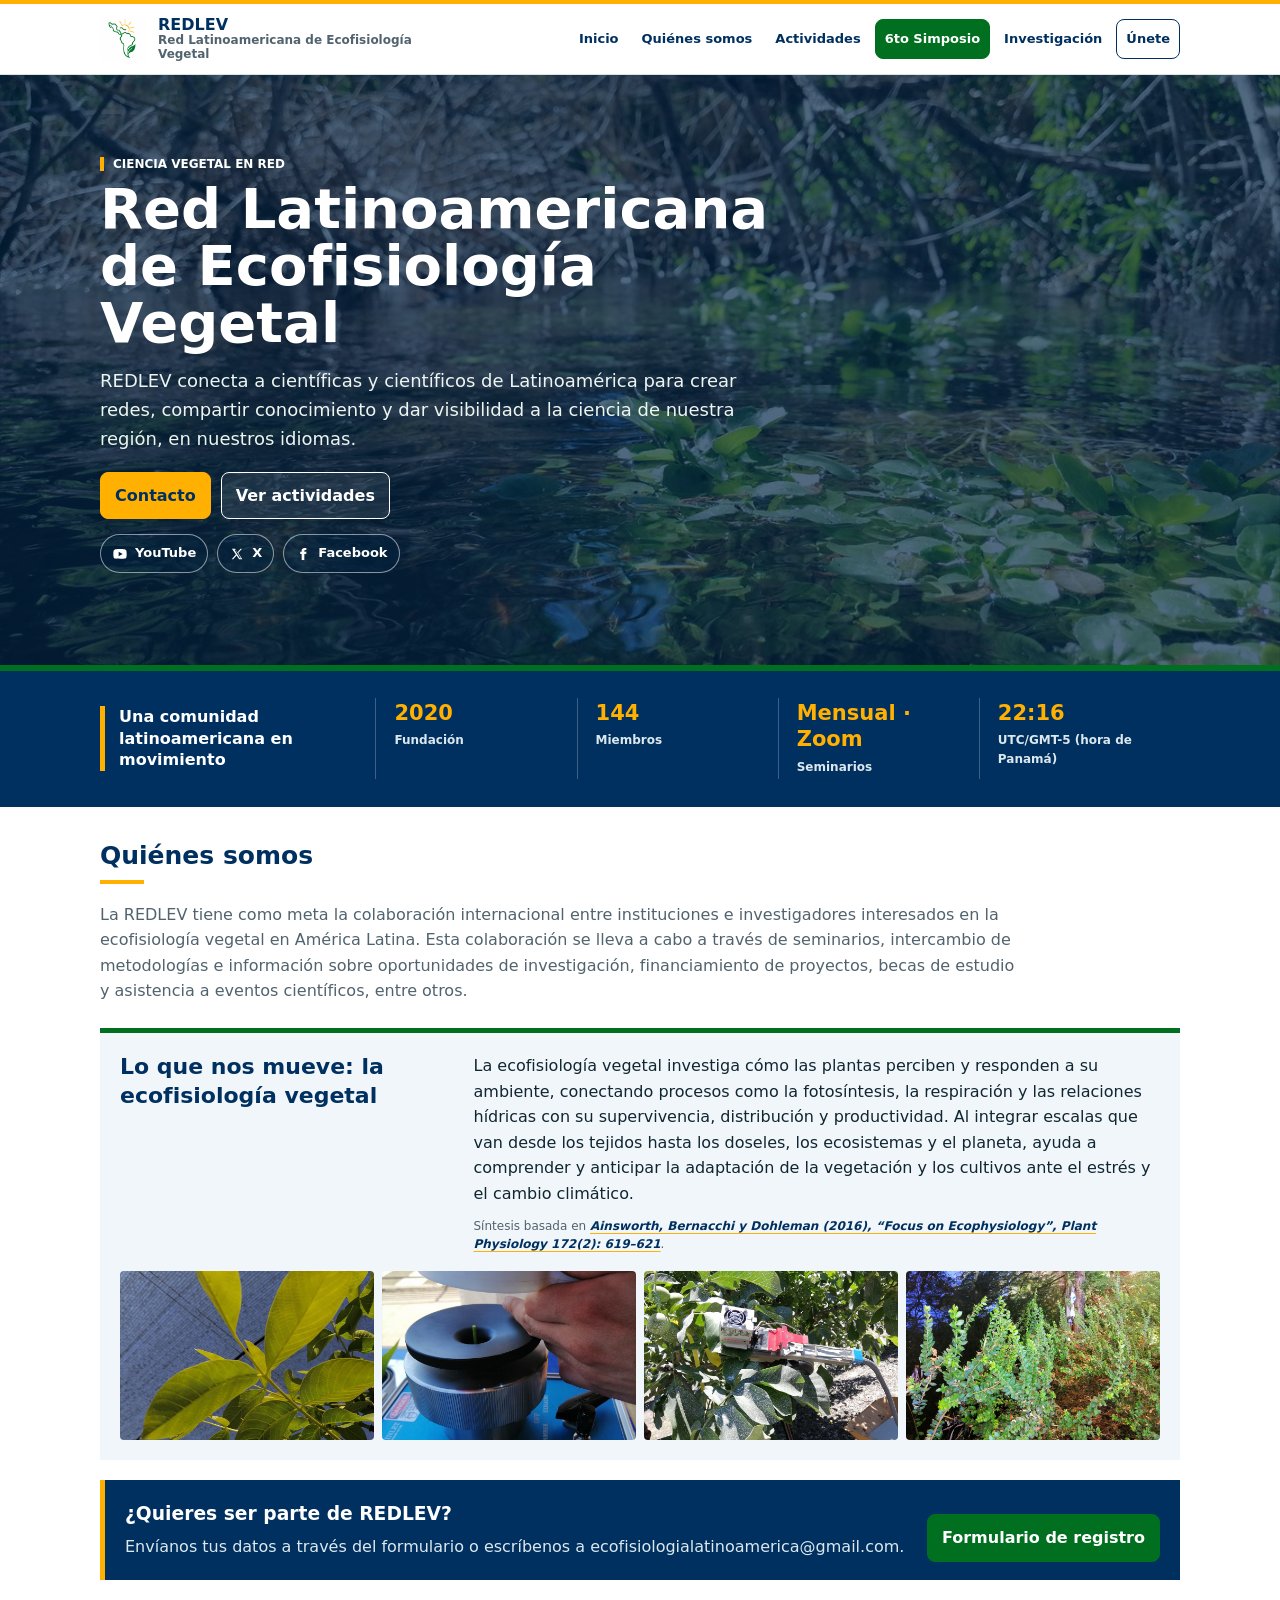
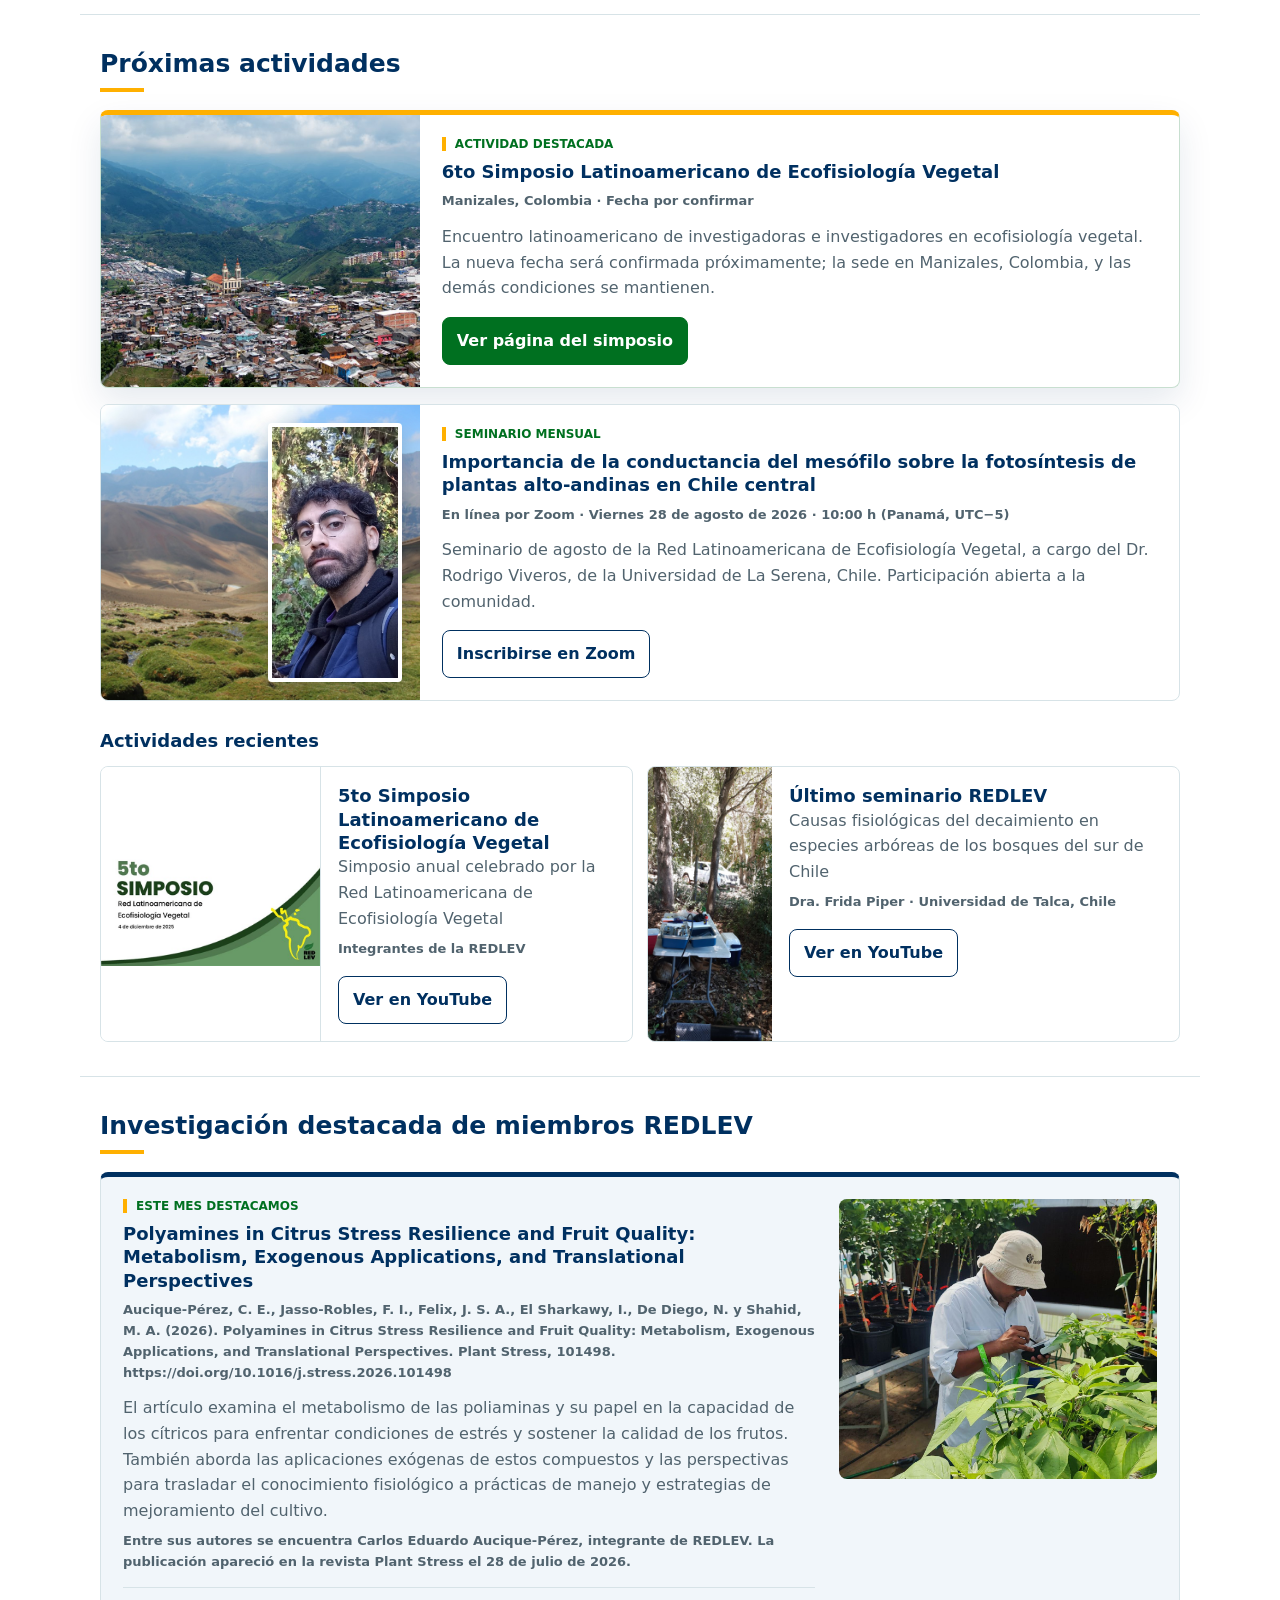
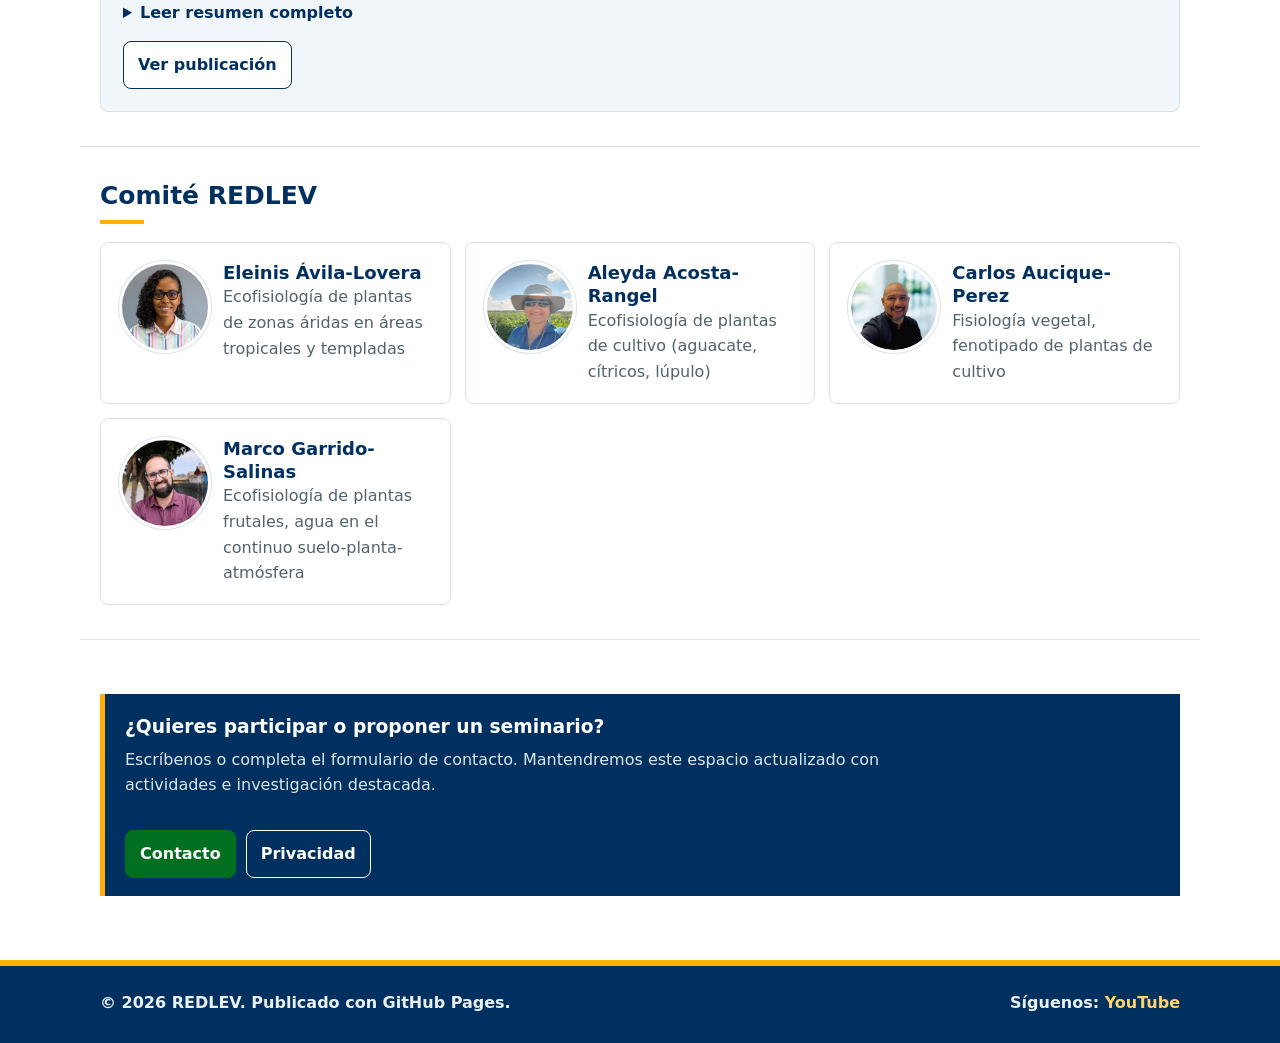
==== commit 03c17c89: "Corregir resumen de investigación destacada" ====
--- a/index.html
+++ b/index.html
@@ -193,6 +193,7 @@
           <h3 class="h3" id="researchTitle">--</h3>
           <p class="meta" id="researchCitation">--</p>
           <p class="text" id="researchAbstract">Conoce la investigación destacada de integrantes de REDLEV.</p>
+          <p class="meta" id="researchAttribution" hidden></p>
           <details class="research-details" id="researchDetails" hidden>
             <summary>Leer resumen completo</summary>
             <p class="text" id="researchAbstractMore"></p>
@@ -243,6 +244,6 @@
     </div>
   </noscript>
 
-  <script src="assets/js/main.js?v=20260721-6" defer></script>
+  <script src="assets/js/main.js?v=20260804-2" defer></script>
 </body>
 </html>
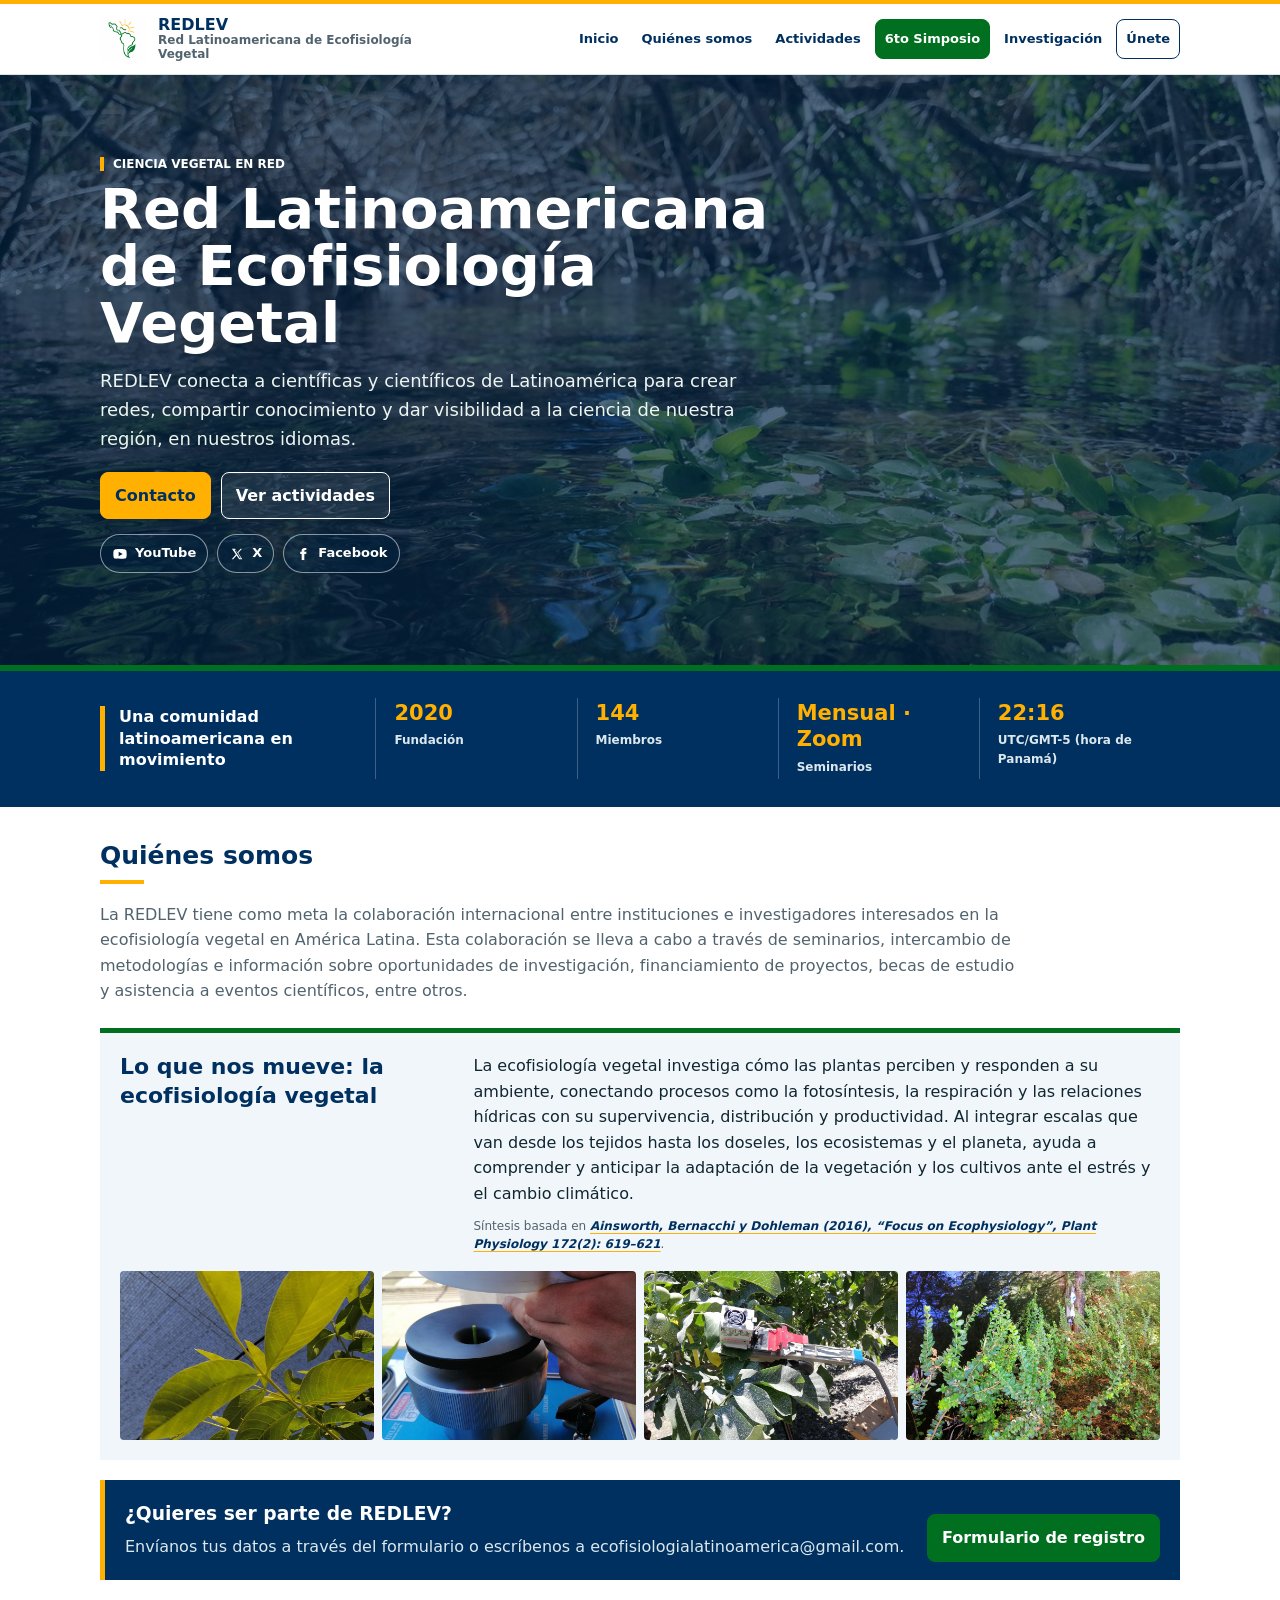
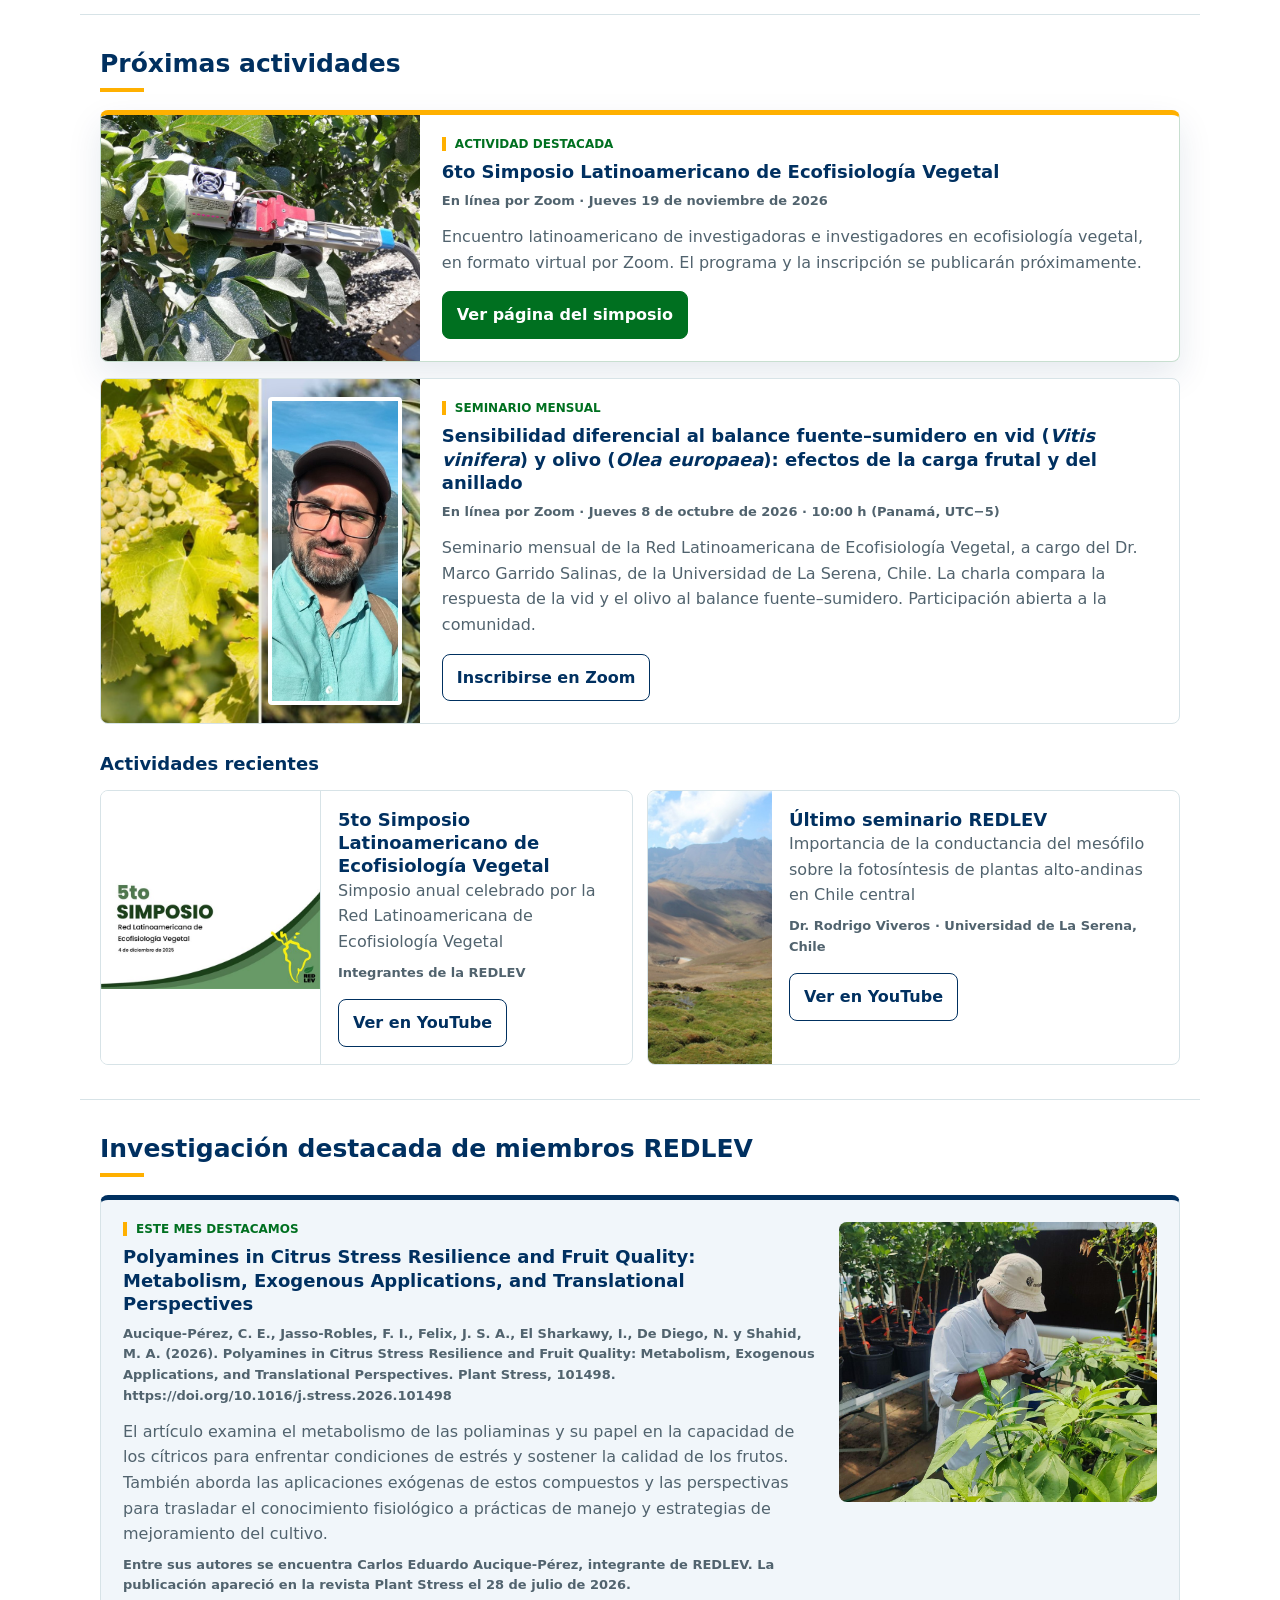
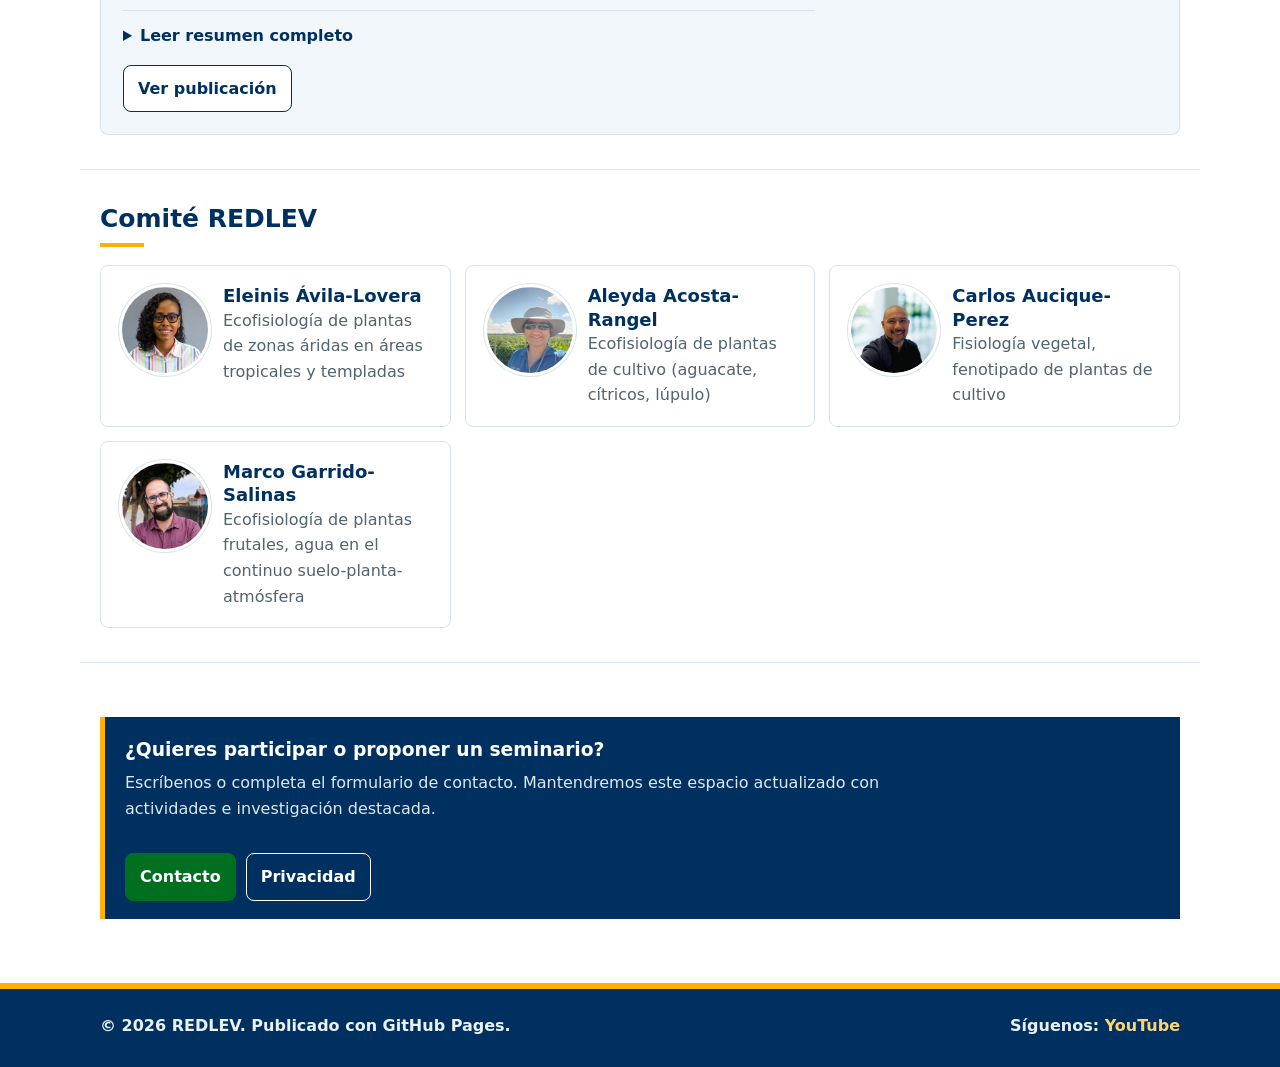
==== commit a7ddf9ef: "06102026 Seminario de octubre, 6to Simposio en línea y cursivas" ====
--- a/index.html
+++ b/index.html
@@ -244,6 +244,6 @@
     </div>
   </noscript>
 
-  <script src="assets/js/main.js?v=20260804-2" defer></script>
+  <script src="assets/js/main.js?v=20261006-1" defer></script>
 </body>
 </html>
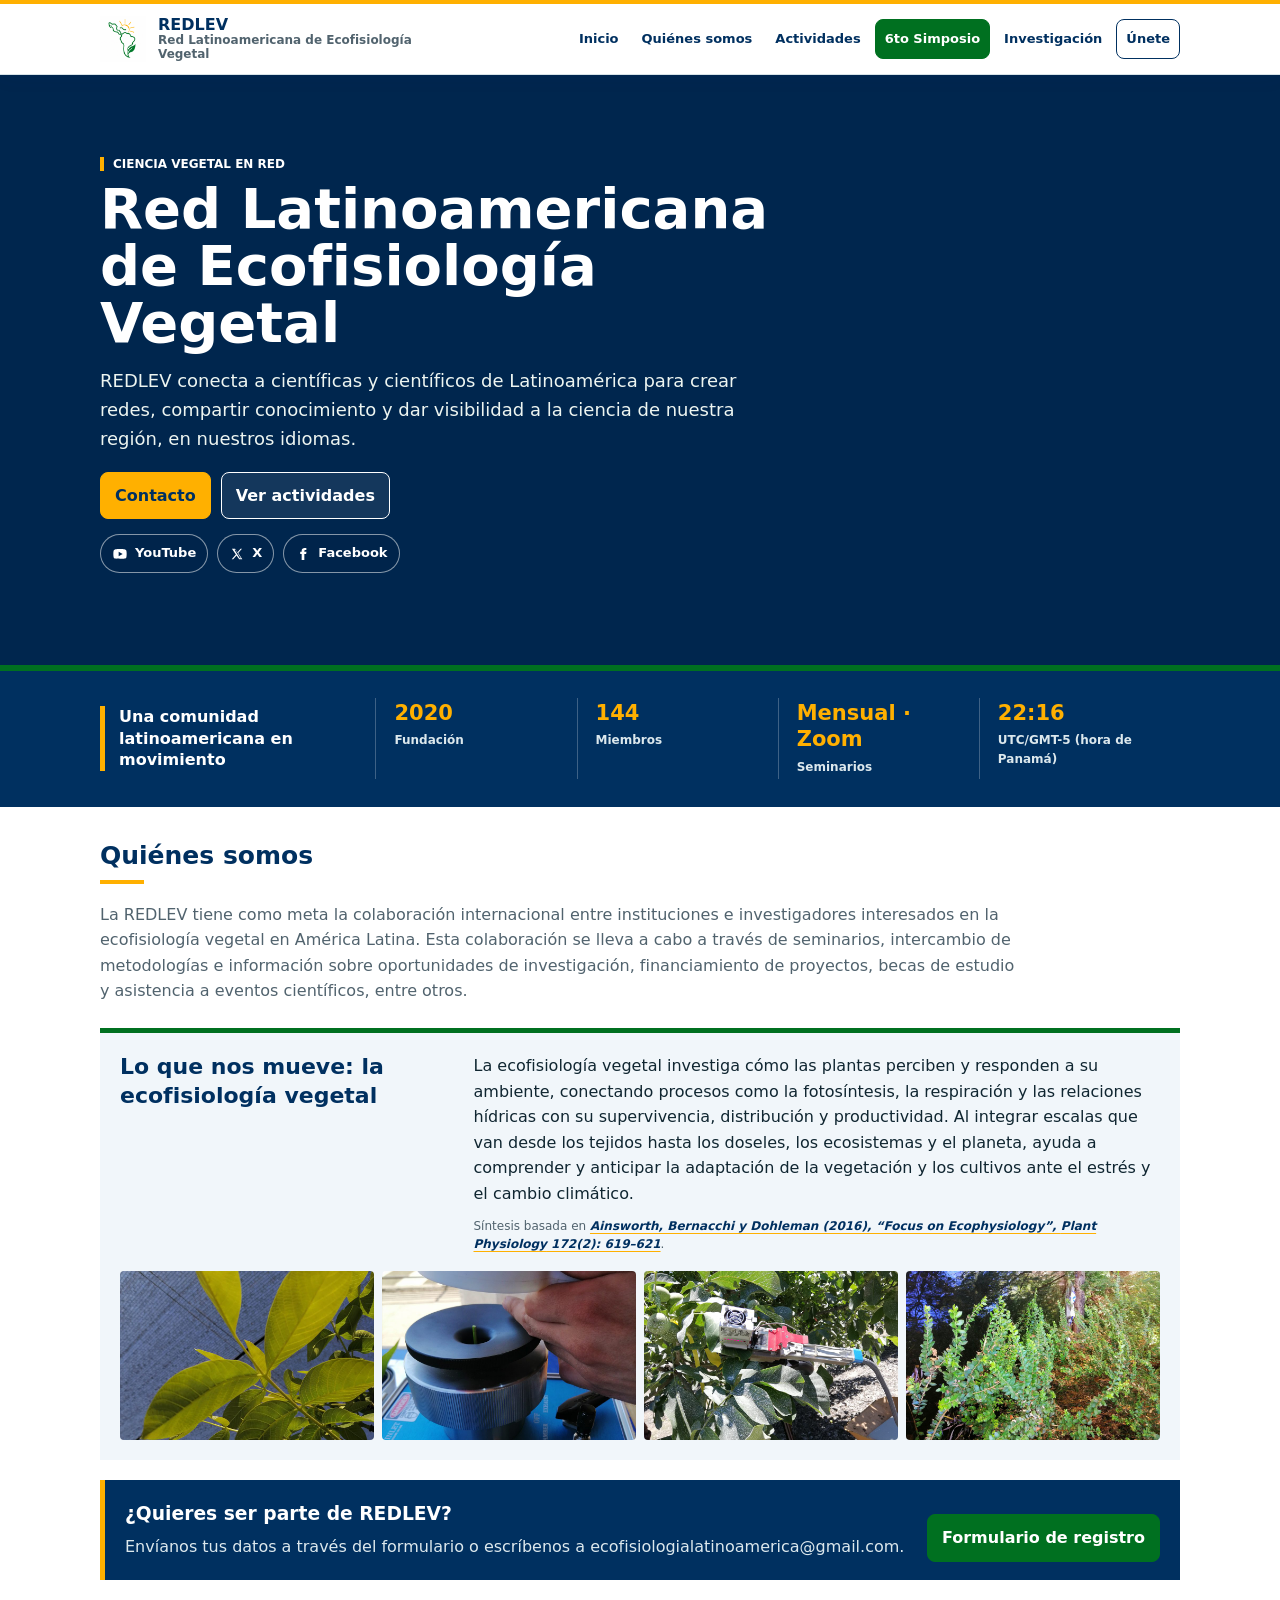
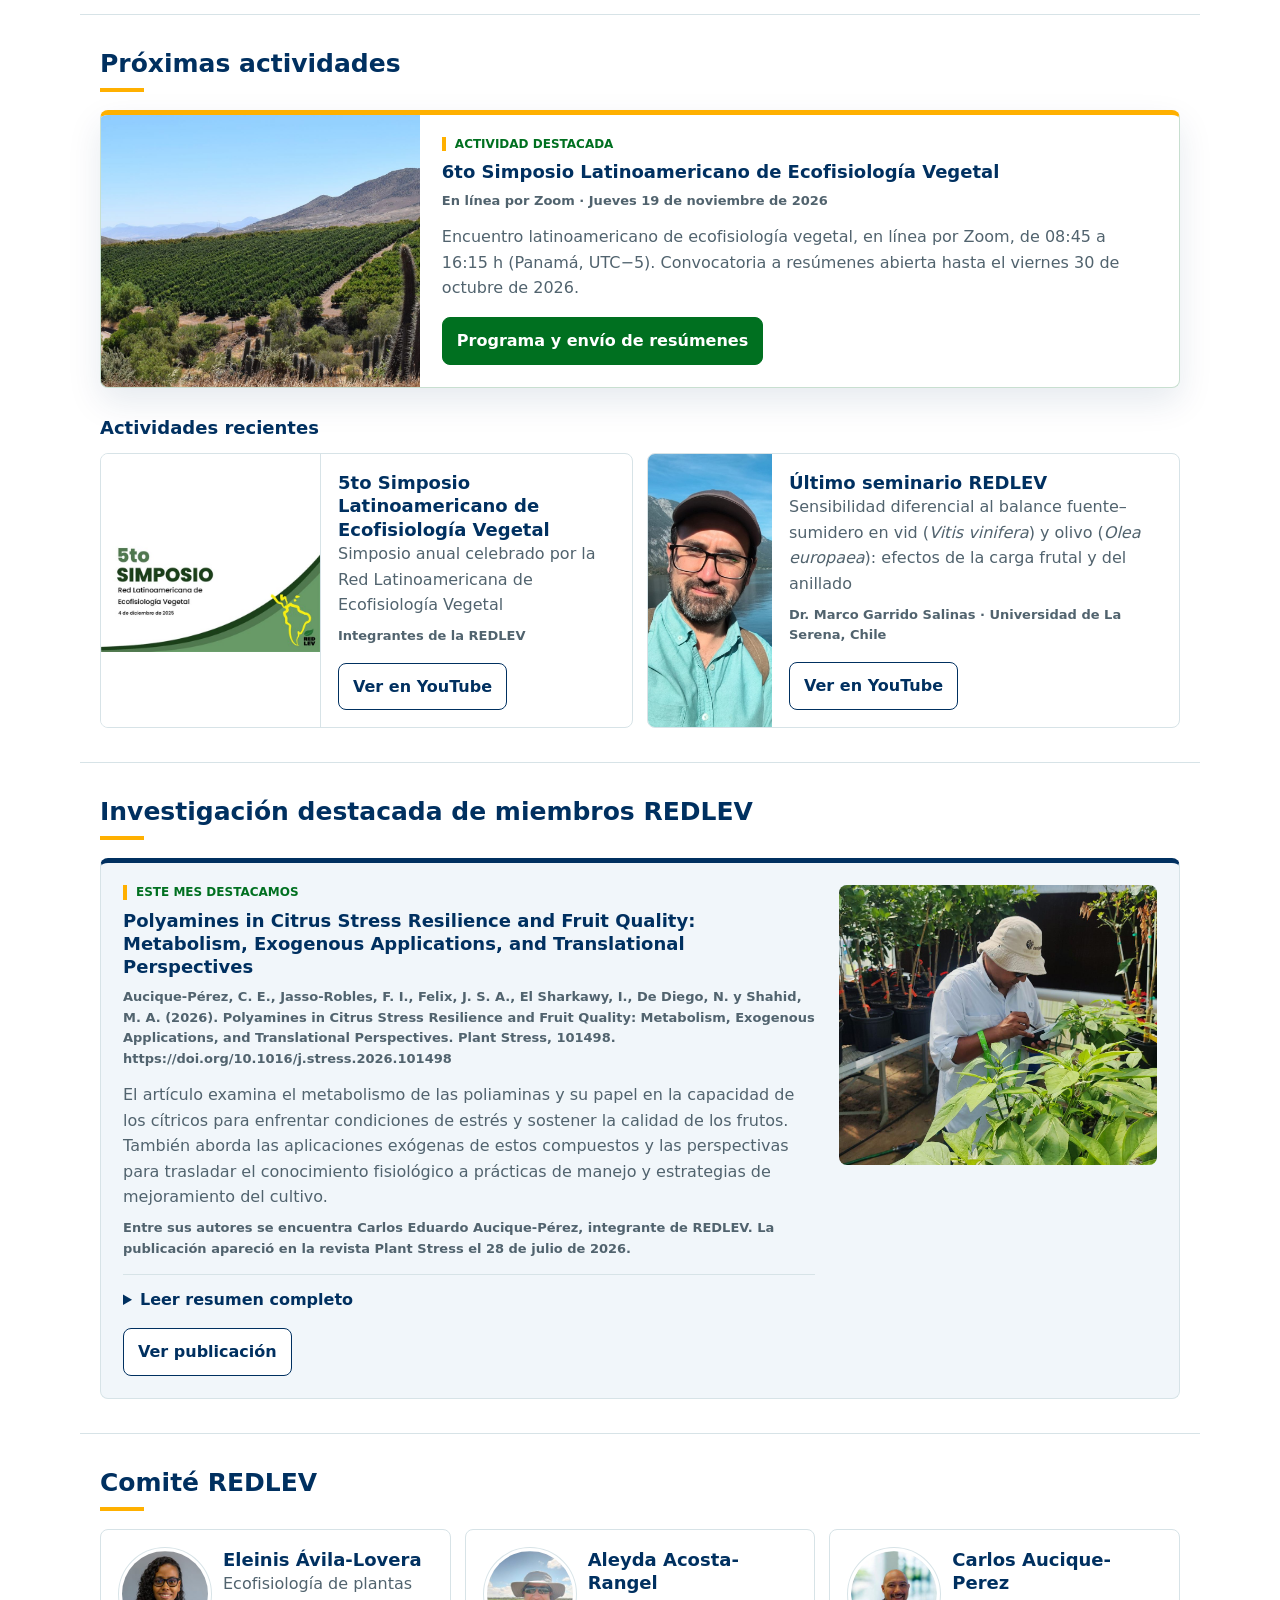
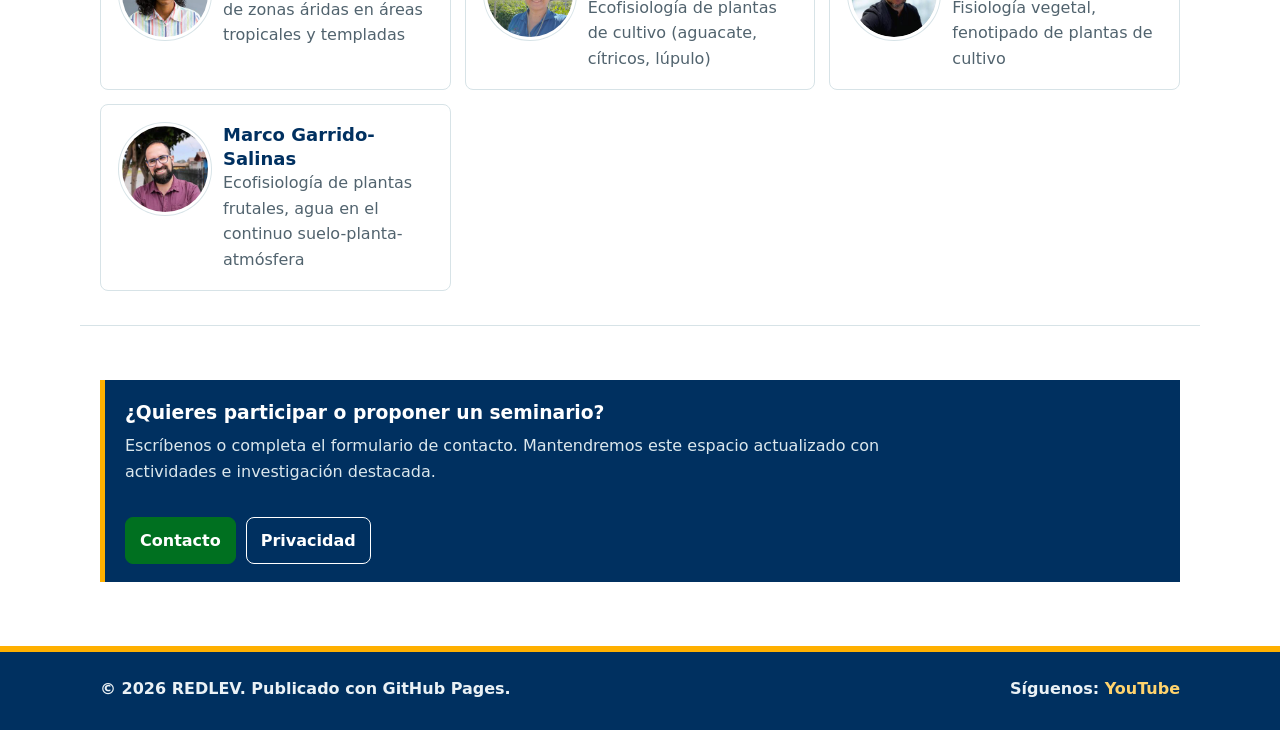
==== commit 59b4942c: "Publicar web 2026-10-14" ====
--- a/index.html
+++ b/index.html
@@ -21,7 +21,7 @@
   <meta name="twitter:description" content="Ciencia, colaboración y comunidad para la ecofisiología vegetal latinoamericana." />
   <meta name="twitter:image" content="https://redlev.github.io/assets/img/site/og-redlev.jpg" />
   <title>REDLEV | Red Latinoamericana de Ecofisiología Vegetal</title>
-  <link rel="stylesheet" href="assets/css/styles.css?v=20260721-9" />
+  <link rel="stylesheet" href="assets/css/styles.css?v=20261014-1" />
   <link rel="icon" href="assets/img/site/logo-isotipo-web.png" />
   <script type="application/ld+json">
     {
@@ -244,6 +244,6 @@
     </div>
   </noscript>
 
-  <script src="assets/js/main.js?v=20261006-1" defer></script>
+  <script src="assets/js/main.js?v=20261014-1" defer></script>
 </body>
 </html>
--- a/assets/css/styles.css
+++ b/assets/css/styles.css
@@ -1224,3 +1224,254 @@
     transition: none;
   }
 }
+
+/* Página del simposio: convocatoria y programa (2026-10-14) */
+.event-hero img {
+  height: auto;
+}
+
+.event-facts-4 {
+  grid-template-columns: repeat(4, minmax(0, 1fr));
+}
+
+.event-split {
+  display: grid;
+  grid-template-columns: minmax(0, 1.25fr) minmax(260px, 0.75fr);
+  gap: 30px;
+  align-items: start;
+}
+
+.event-subtitle {
+  margin: 22px 0 8px;
+}
+
+.event-list {
+  display: grid;
+  gap: 6px;
+  margin: 0;
+  padding-left: 22px;
+  color: var(--text);
+}
+
+.event-list li::marker {
+  color: var(--green);
+  font-weight: 850;
+}
+
+.event-figure {
+  margin: 0;
+}
+
+.event-figure img {
+  display: block;
+  width: 100%;
+  height: auto;
+  aspect-ratio: 4 / 3;
+  border-radius: var(--radius);
+  box-shadow: var(--shadow);
+  object-fit: cover;
+}
+
+.event-columns {
+  display: grid;
+  grid-template-columns: repeat(2, minmax(0, 1fr));
+  gap: 16px;
+  margin-top: 26px;
+}
+
+.event-panel {
+  min-width: 0;
+  border: 1px solid var(--border);
+  border-top: 4px solid var(--green);
+  border-radius: var(--radius);
+  background: #fff;
+  padding: 20px;
+}
+
+.event-panel .h3 {
+  margin-bottom: 12px;
+}
+
+.event-panel .text {
+  margin-bottom: 12px;
+}
+
+.event-dates {
+  display: grid;
+  gap: 0;
+  margin: 0;
+}
+
+.event-dates div {
+  display: grid;
+  grid-template-columns: 132px minmax(0, 1fr);
+  gap: 12px;
+  border-top: 1px solid var(--border);
+  padding: 9px 0;
+}
+
+.event-dates div:first-child {
+  border-top: 0;
+  padding-top: 0;
+}
+
+.event-dates dt {
+  color: var(--navy);
+  font-weight: 900;
+}
+
+.event-dates dd {
+  margin: 0;
+  color: var(--text);
+}
+
+.program {
+  margin: 18px 0 0;
+  padding: 0;
+  border: 1px solid var(--border);
+  border-radius: var(--radius);
+  list-style: none;
+  overflow: hidden;
+}
+
+.program-row {
+  display: grid;
+  grid-template-columns: 150px minmax(0, 1fr);
+  gap: 16px;
+  align-items: baseline;
+  border-top: 1px solid var(--border);
+  padding: 12px 18px;
+}
+
+.program-row:first-child {
+  border-top: 0;
+}
+
+.program-time {
+  color: var(--navy);
+  font-weight: 900;
+  font-variant-numeric: tabular-nums;
+}
+
+.program-time small {
+  display: block;
+  color: var(--muted);
+  font-size: 12px;
+  font-weight: 700;
+}
+
+.program-activity {
+  min-width: 0;
+  color: var(--text);
+}
+
+.program-activity strong {
+  color: var(--navy);
+}
+
+.program-session {
+  border-top: 1px solid var(--border);
+  background: var(--navy);
+  color: #fff;
+  font-size: 13px;
+  font-weight: 900;
+  letter-spacing: 0.02em;
+  padding: 9px 18px;
+  text-transform: uppercase;
+}
+
+.program-session span {
+  border-left: 4px solid var(--sun);
+  padding-left: 9px;
+}
+
+.program-row-keynote {
+  background: var(--green-soft);
+}
+
+.program-row-qa {
+  background: var(--sun-soft);
+}
+
+.program-row-qa .program-activity {
+  color: var(--navy);
+  font-weight: 750;
+}
+
+.program-row-minor {
+  background: var(--surface-blue);
+}
+
+.program-row-minor .program-activity {
+  color: var(--muted);
+  font-weight: 750;
+}
+
+.event-panel-tz {
+  margin-top: 18px;
+}
+
+.tz-list {
+  display: grid;
+  gap: 6px;
+  margin: 0;
+  padding: 0;
+  list-style: none;
+  color: var(--text);
+}
+
+.tz-list strong {
+  display: inline-block;
+  min-width: 108px;
+  color: var(--navy);
+  font-variant-numeric: tabular-nums;
+}
+
+@media (max-width: 980px) {
+  .event-facts-4 {
+    grid-template-columns: repeat(2, minmax(0, 1fr));
+  }
+
+  .event-split,
+  .event-columns {
+    grid-template-columns: 1fr;
+  }
+
+  .event-figure {
+    max-width: 560px;
+  }
+}
+
+@media (max-width: 600px) {
+  .event-facts-4 {
+    grid-template-columns: 1fr;
+  }
+
+  .event-panel {
+    padding: 16px;
+  }
+
+  .event-dates div {
+    grid-template-columns: 1fr;
+    gap: 0;
+  }
+
+  .program-row {
+    grid-template-columns: 1fr;
+    gap: 2px;
+    padding: 11px 14px;
+  }
+
+  .program-time small {
+    display: inline;
+    margin-left: 8px;
+  }
+
+  .program-session {
+    padding: 9px 14px;
+  }
+
+  .tz-list li {
+    display: grid;
+  }
+}
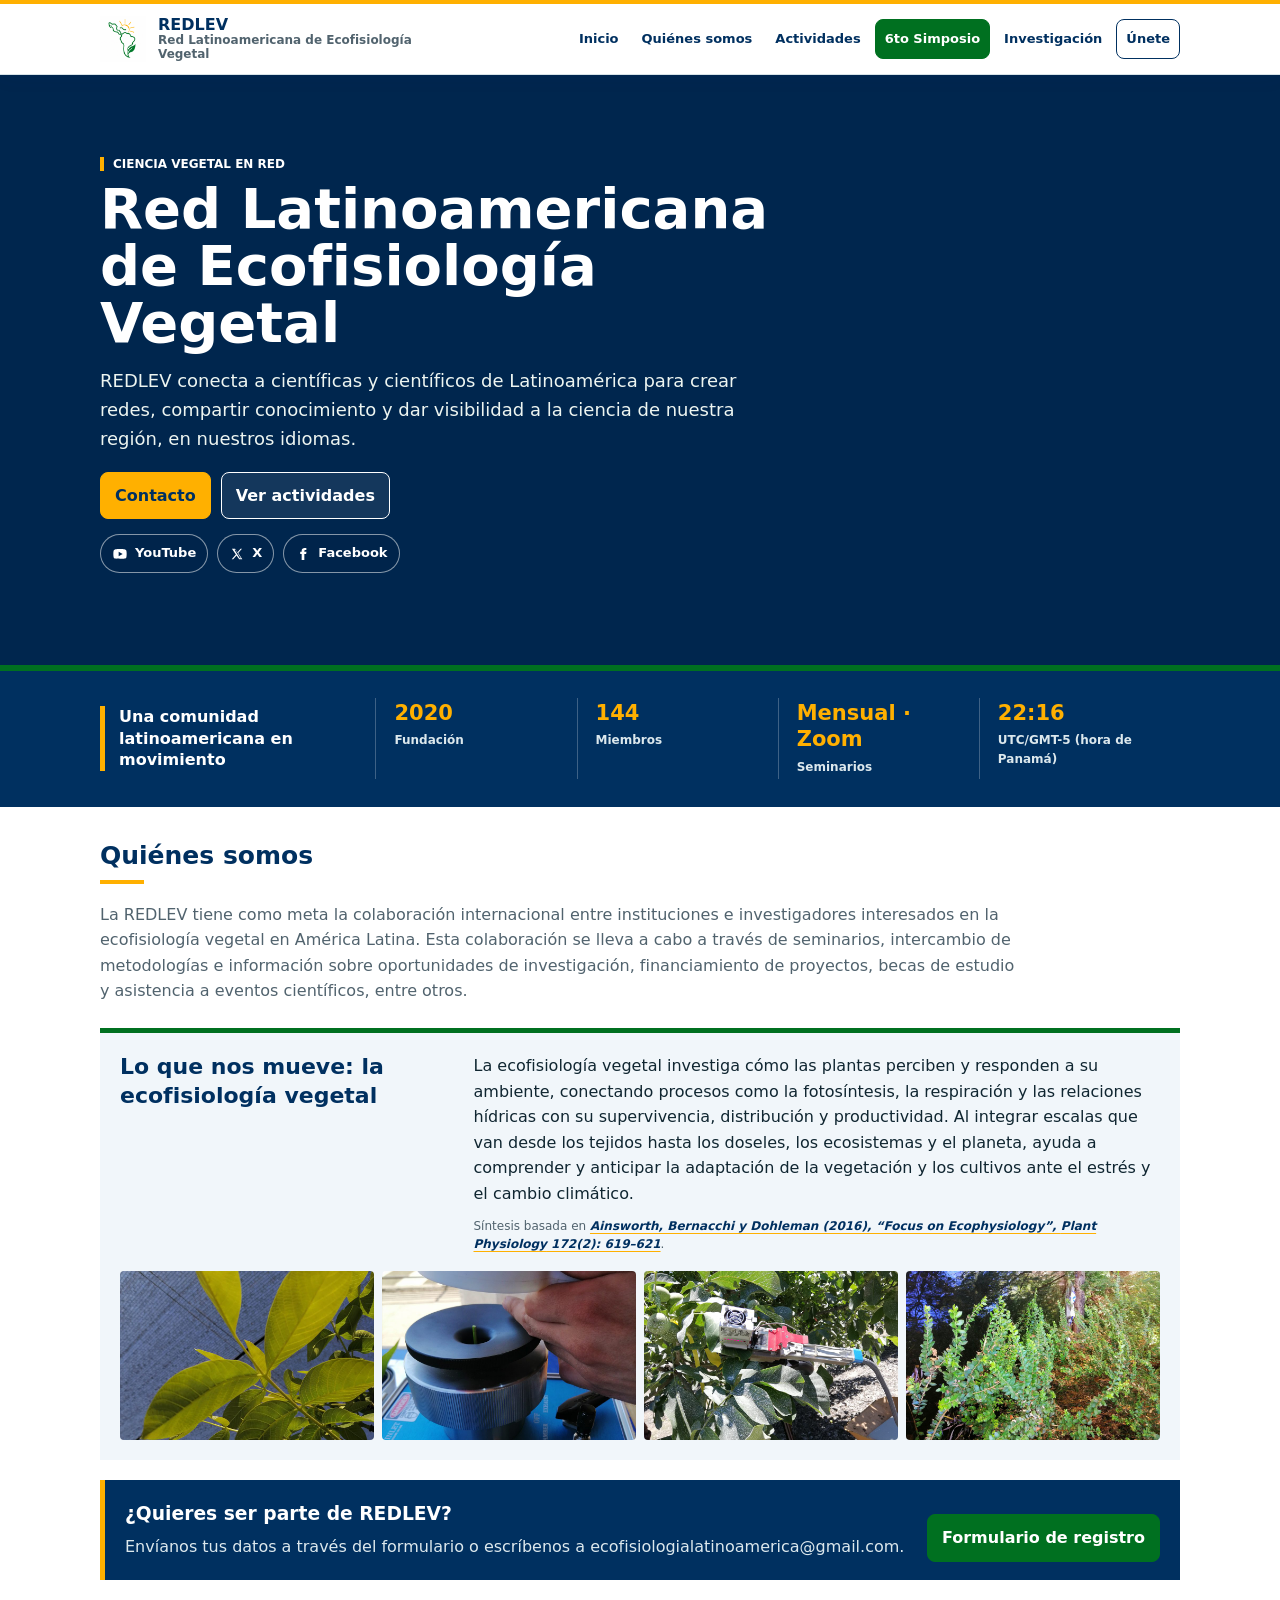
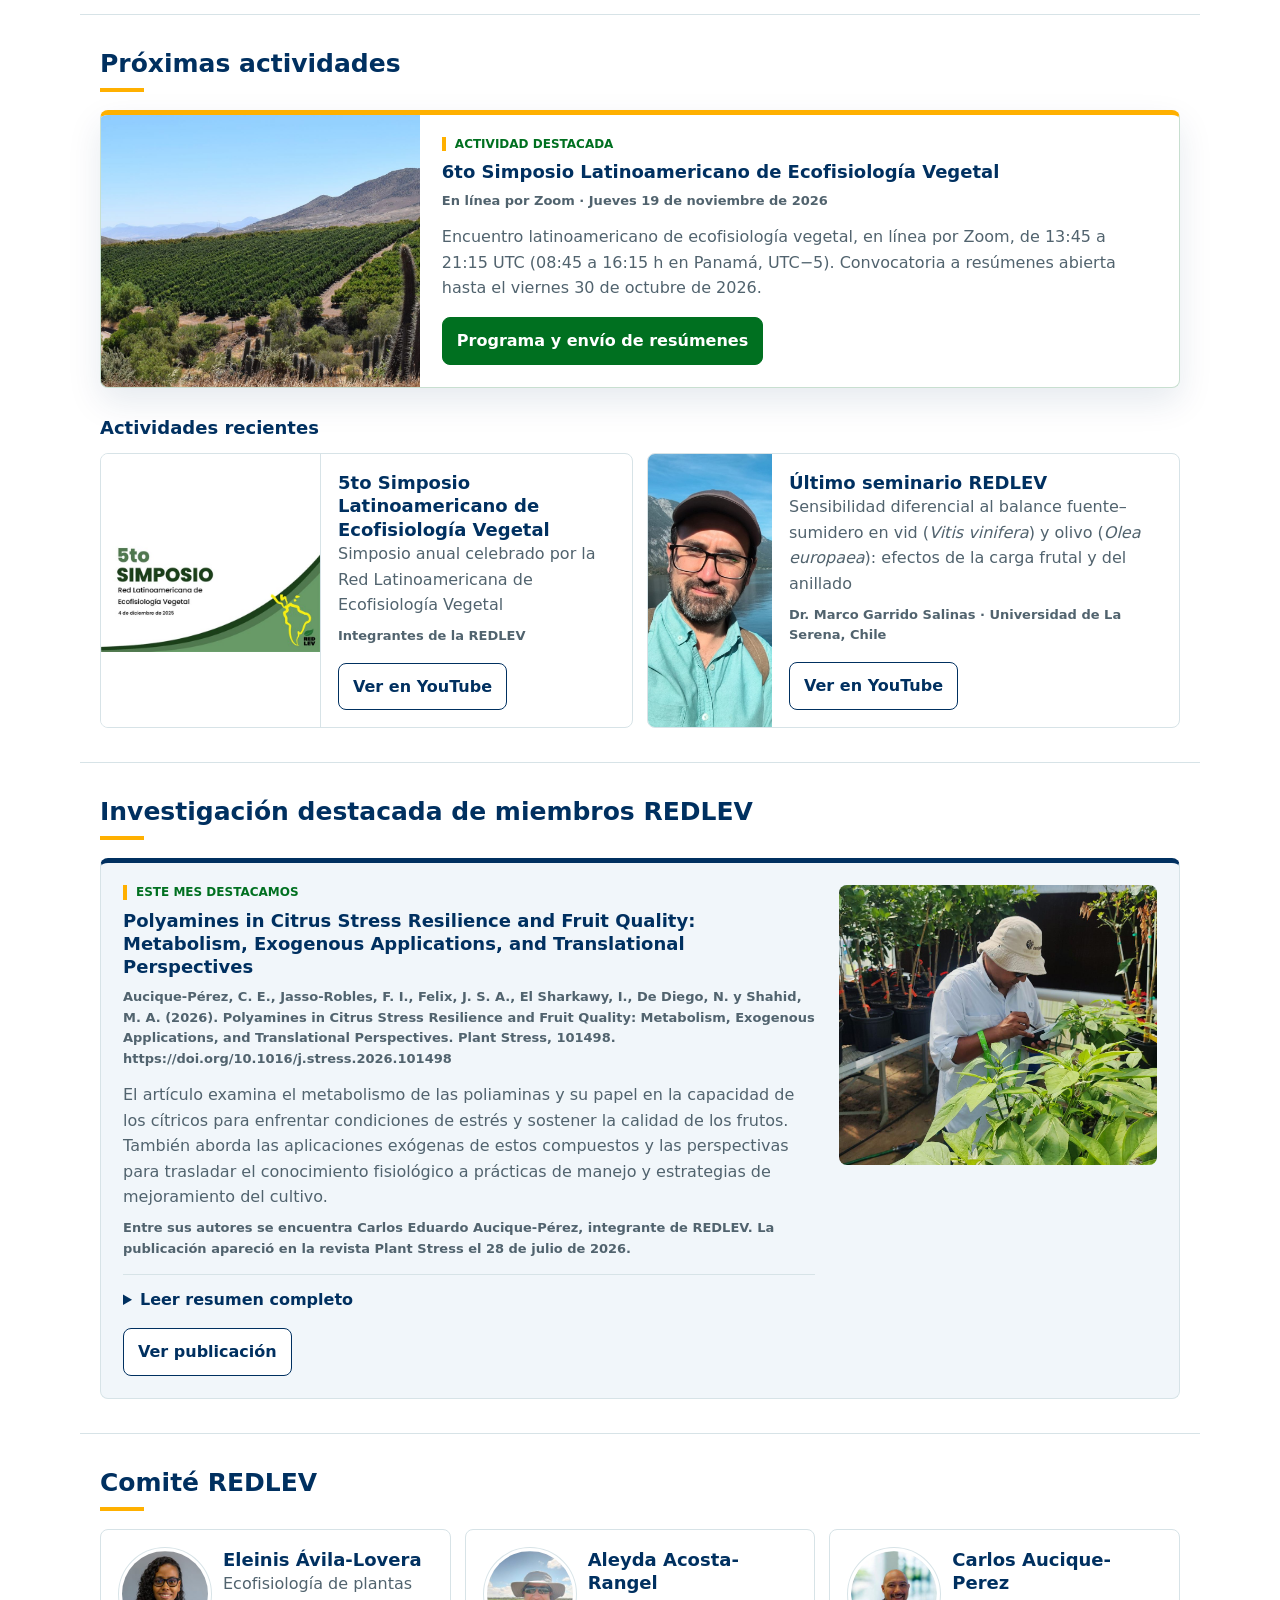
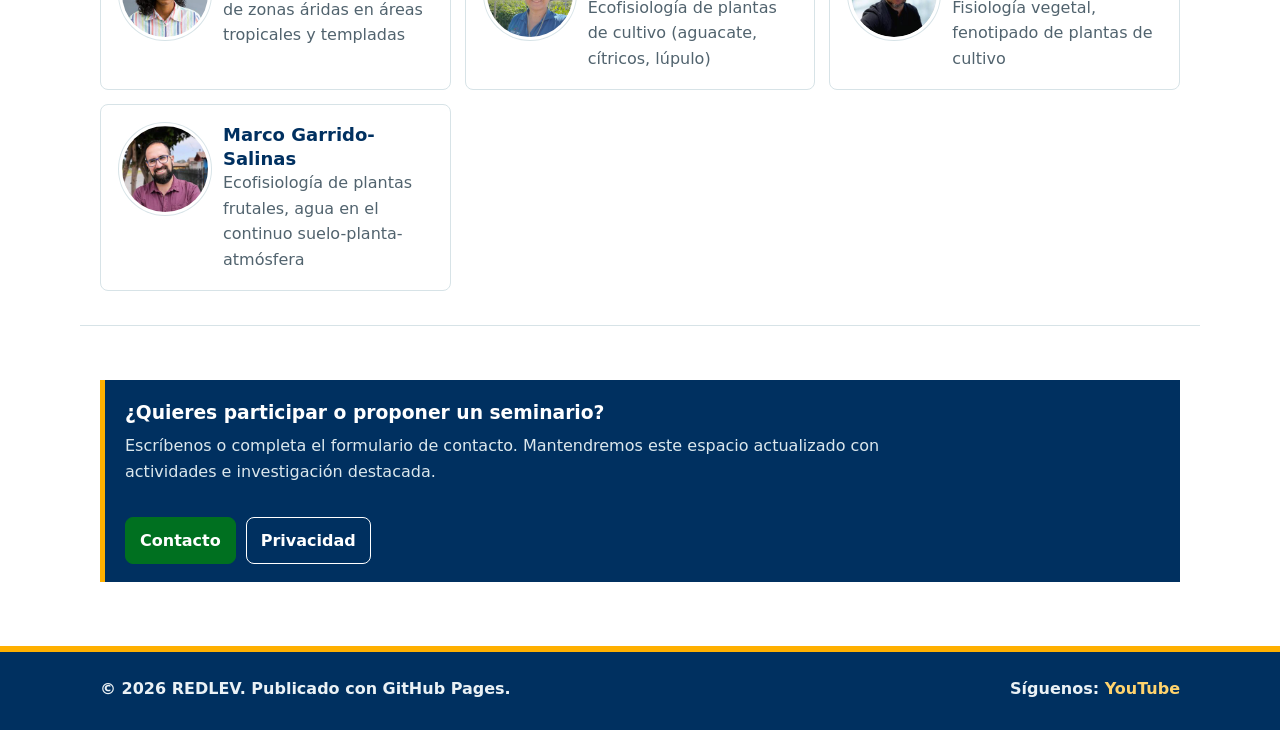
==== commit 64b3483b: "Publicar web 2026-10-14 v2" ====
--- a/index.html
+++ b/index.html
@@ -21,7 +21,7 @@
   <meta name="twitter:description" content="Ciencia, colaboración y comunidad para la ecofisiología vegetal latinoamericana." />
   <meta name="twitter:image" content="https://redlev.github.io/assets/img/site/og-redlev.jpg" />
   <title>REDLEV | Red Latinoamericana de Ecofisiología Vegetal</title>
-  <link rel="stylesheet" href="assets/css/styles.css?v=20261014-1" />
+  <link rel="stylesheet" href="assets/css/styles.css?v=20261014-2" />
   <link rel="icon" href="assets/img/site/logo-isotipo-web.png" />
   <script type="application/ld+json">
     {
@@ -244,6 +244,6 @@
     </div>
   </noscript>
 
-  <script src="assets/js/main.js?v=20261014-1" defer></script>
+  <script src="assets/js/main.js?v=20261014-2" defer></script>
 </body>
 </html>
--- a/assets/css/styles.css
+++ b/assets/css/styles.css
@@ -1475,3 +1475,11 @@
     display: grid;
   }
 }
+
+.event-fact-note {
+  display: block;
+  margin-top: 4px;
+  color: var(--muted);
+  font-size: 13px;
+  font-weight: 700;
+}
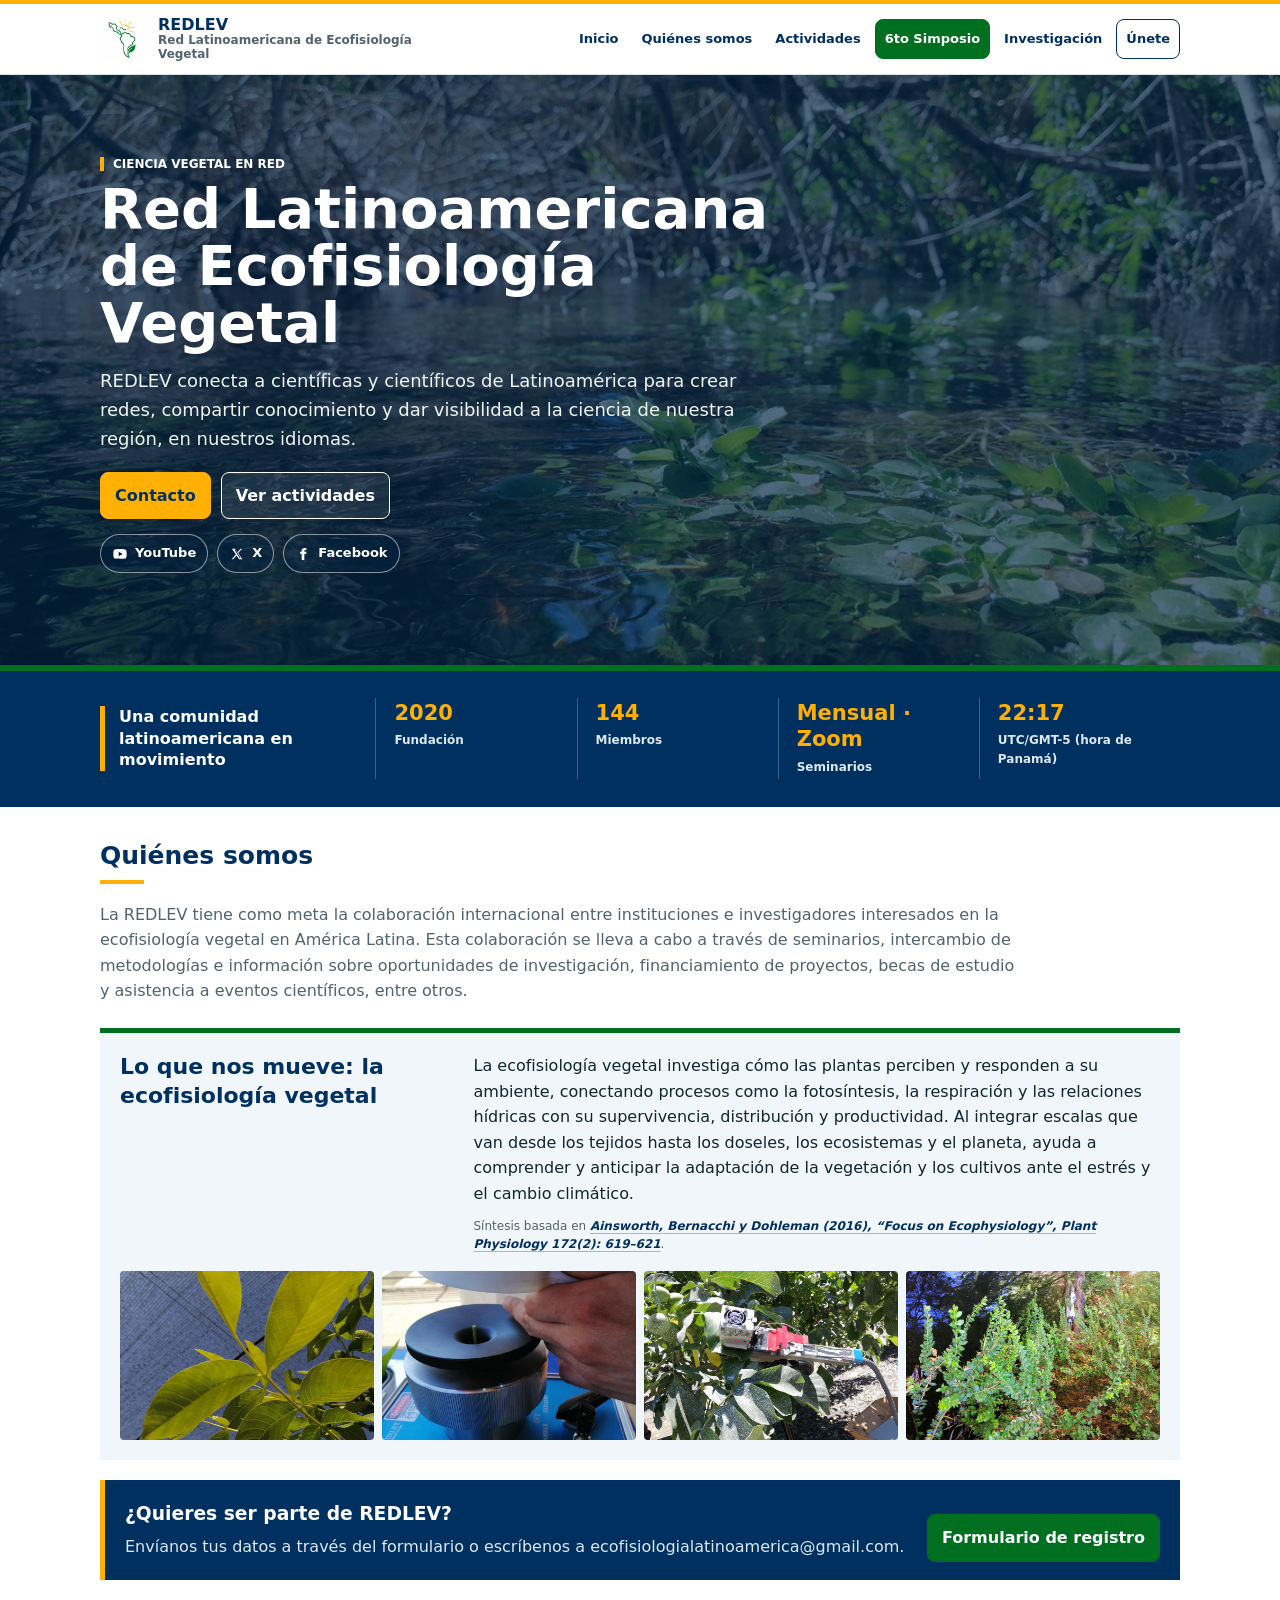
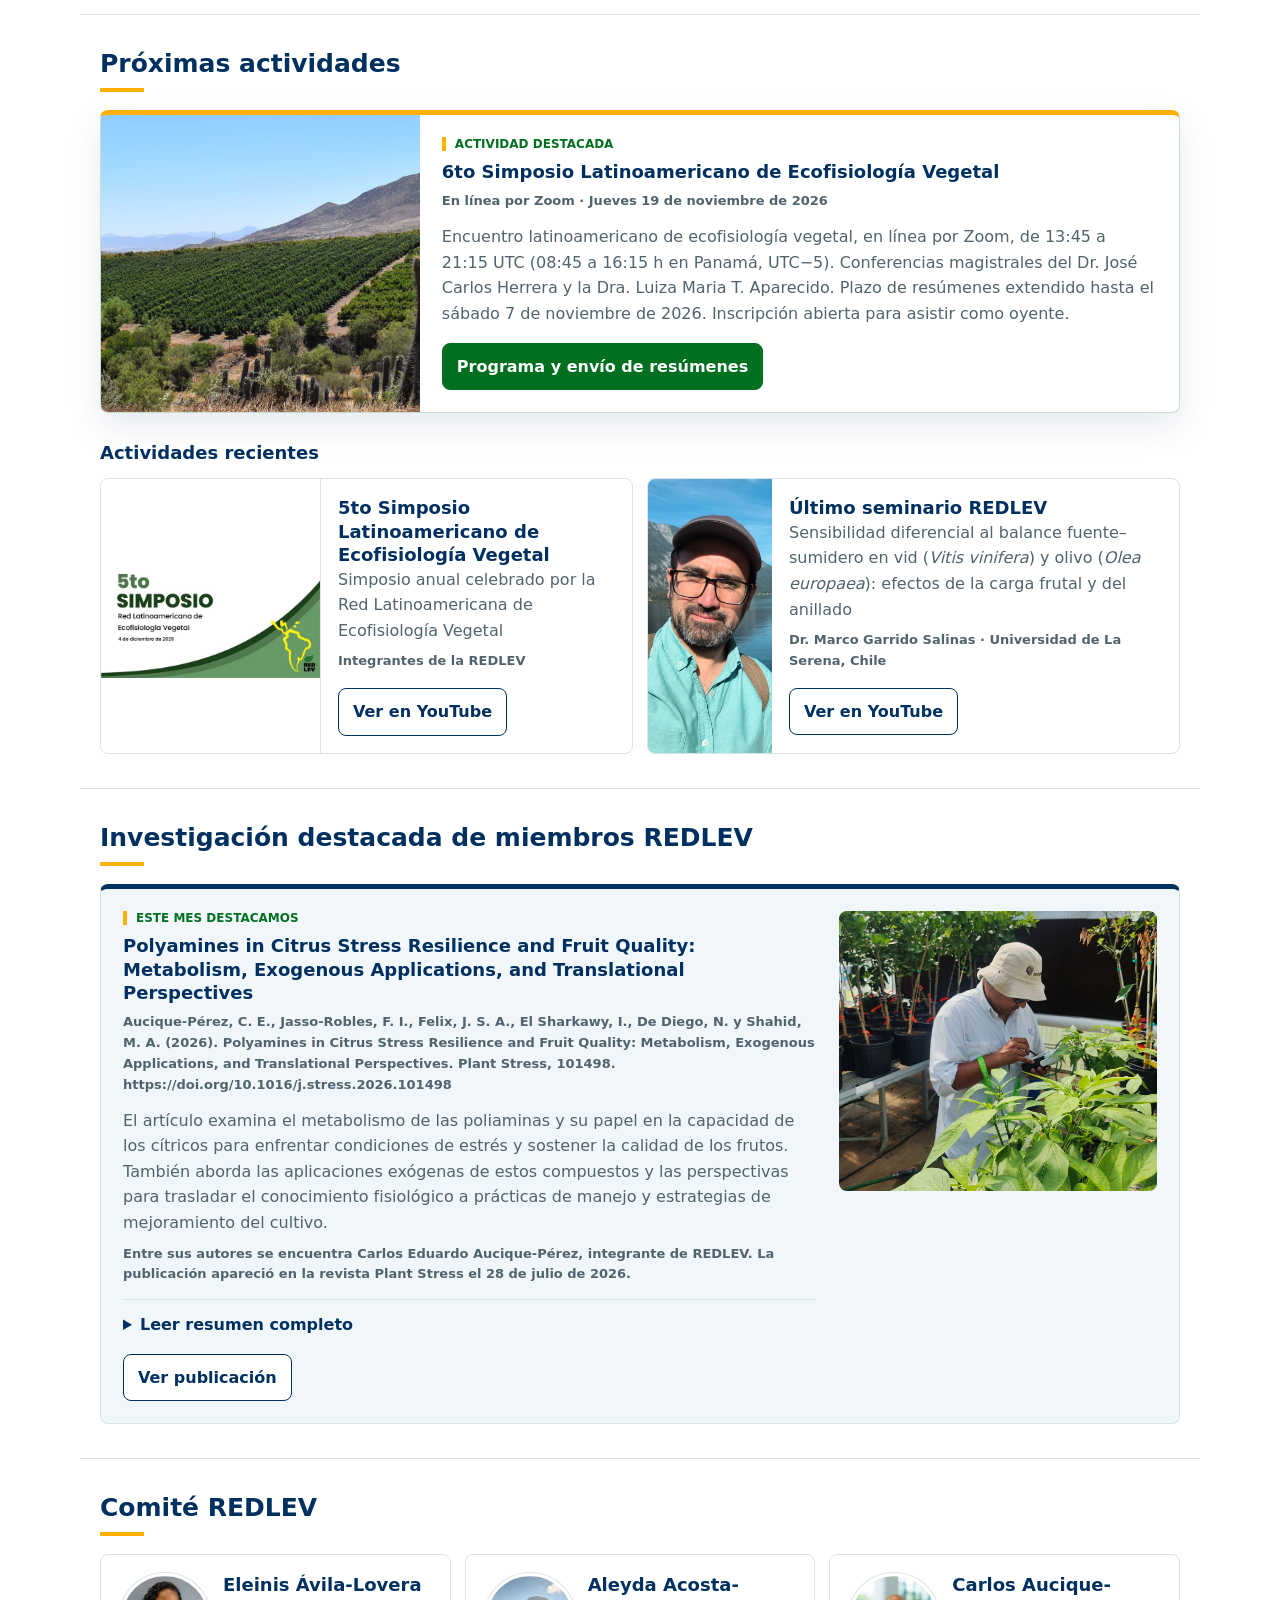
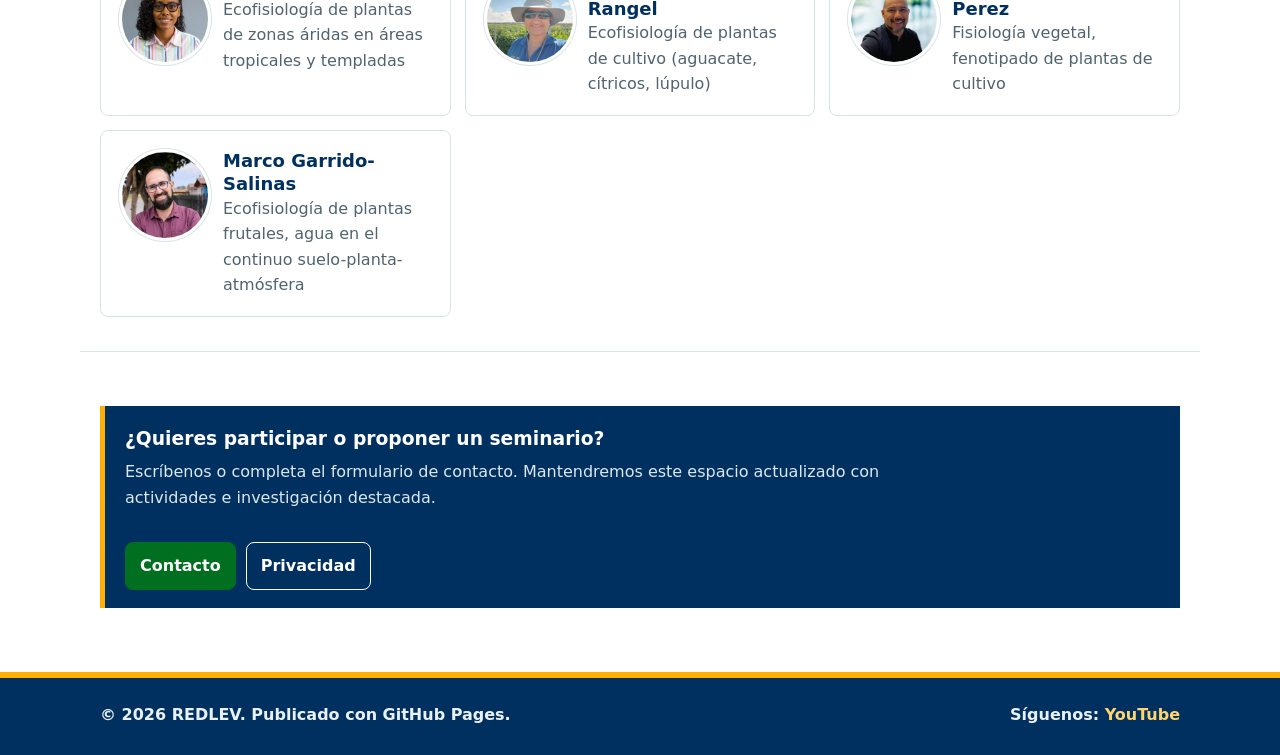
==== commit 00645802: "Simposio 2026 31-10-2026 Simposio 2026: conferencias magistrales y plazo de resúmenes extendido al 7" ====
--- a/index.html
+++ b/index.html
@@ -21,7 +21,7 @@
   <meta name="twitter:description" content="Ciencia, colaboración y comunidad para la ecofisiología vegetal latinoamericana." />
   <meta name="twitter:image" content="https://redlev.github.io/assets/img/site/og-redlev.jpg" />
   <title>REDLEV | Red Latinoamericana de Ecofisiología Vegetal</title>
-  <link rel="stylesheet" href="assets/css/styles.css?v=20261014-2" />
+  <link rel="stylesheet" href="assets/css/styles.css?v=20261030-1" />
   <link rel="icon" href="assets/img/site/logo-isotipo-web.png" />
   <script type="application/ld+json">
     {
@@ -244,6 +244,6 @@
     </div>
   </noscript>
 
-  <script src="assets/js/main.js?v=20261014-2" defer></script>
+  <script src="assets/js/main.js?v=20261030-1" defer></script>
 </body>
 </html>
--- a/assets/css/styles.css
+++ b/assets/css/styles.css
@@ -1483,3 +1483,88 @@
   font-size: 13px;
   font-weight: 700;
 }
+
+/* Conferencias magistrales del simposio (2026-10-30) */
+.speaker-grid {
+  display: grid;
+  grid-template-columns: repeat(2, minmax(0, 1fr));
+  gap: 16px;
+}
+
+.speaker-card {
+  display: grid;
+  grid-template-columns: 150px minmax(0, 1fr);
+  min-width: 0;
+  overflow: hidden;
+  border: 1px solid var(--border);
+  border-top: 4px solid var(--sun);
+  border-radius: var(--radius);
+  background: #fff;
+}
+
+.speaker-photo {
+  display: block;
+  width: 100%;
+  height: 100%;
+  min-height: 200px;
+  object-fit: cover;
+  object-position: center 30%;
+  background: var(--navy-soft);
+}
+
+.speaker-photo-pending {
+  display: grid;
+  place-items: center;
+  padding: 12px;
+  background: var(--navy);
+  color: #dce8ed;
+  font-size: 12px;
+  font-weight: 800;
+  text-align: center;
+}
+
+.speaker-body {
+  min-width: 0;
+  padding: 18px;
+}
+
+.speaker-body .meta {
+  margin: 4px 0 10px;
+}
+
+.speaker-talk {
+  margin: 0;
+  color: var(--text);
+  font-size: 17px;
+  font-weight: 750;
+  line-height: 1.4;
+}
+
+.speaker-talk-pending {
+  color: var(--muted);
+  font-weight: 650;
+}
+
+@media (max-width: 980px) {
+  .speaker-grid {
+    grid-template-columns: 1fr;
+  }
+}
+
+@media (max-width: 600px) {
+  .speaker-card {
+    grid-template-columns: 112px minmax(0, 1fr);
+  }
+
+  .speaker-photo {
+    min-height: 168px;
+  }
+
+  .speaker-body {
+    padding: 14px;
+  }
+
+  .speaker-talk {
+    font-size: 16px;
+  }
+}
